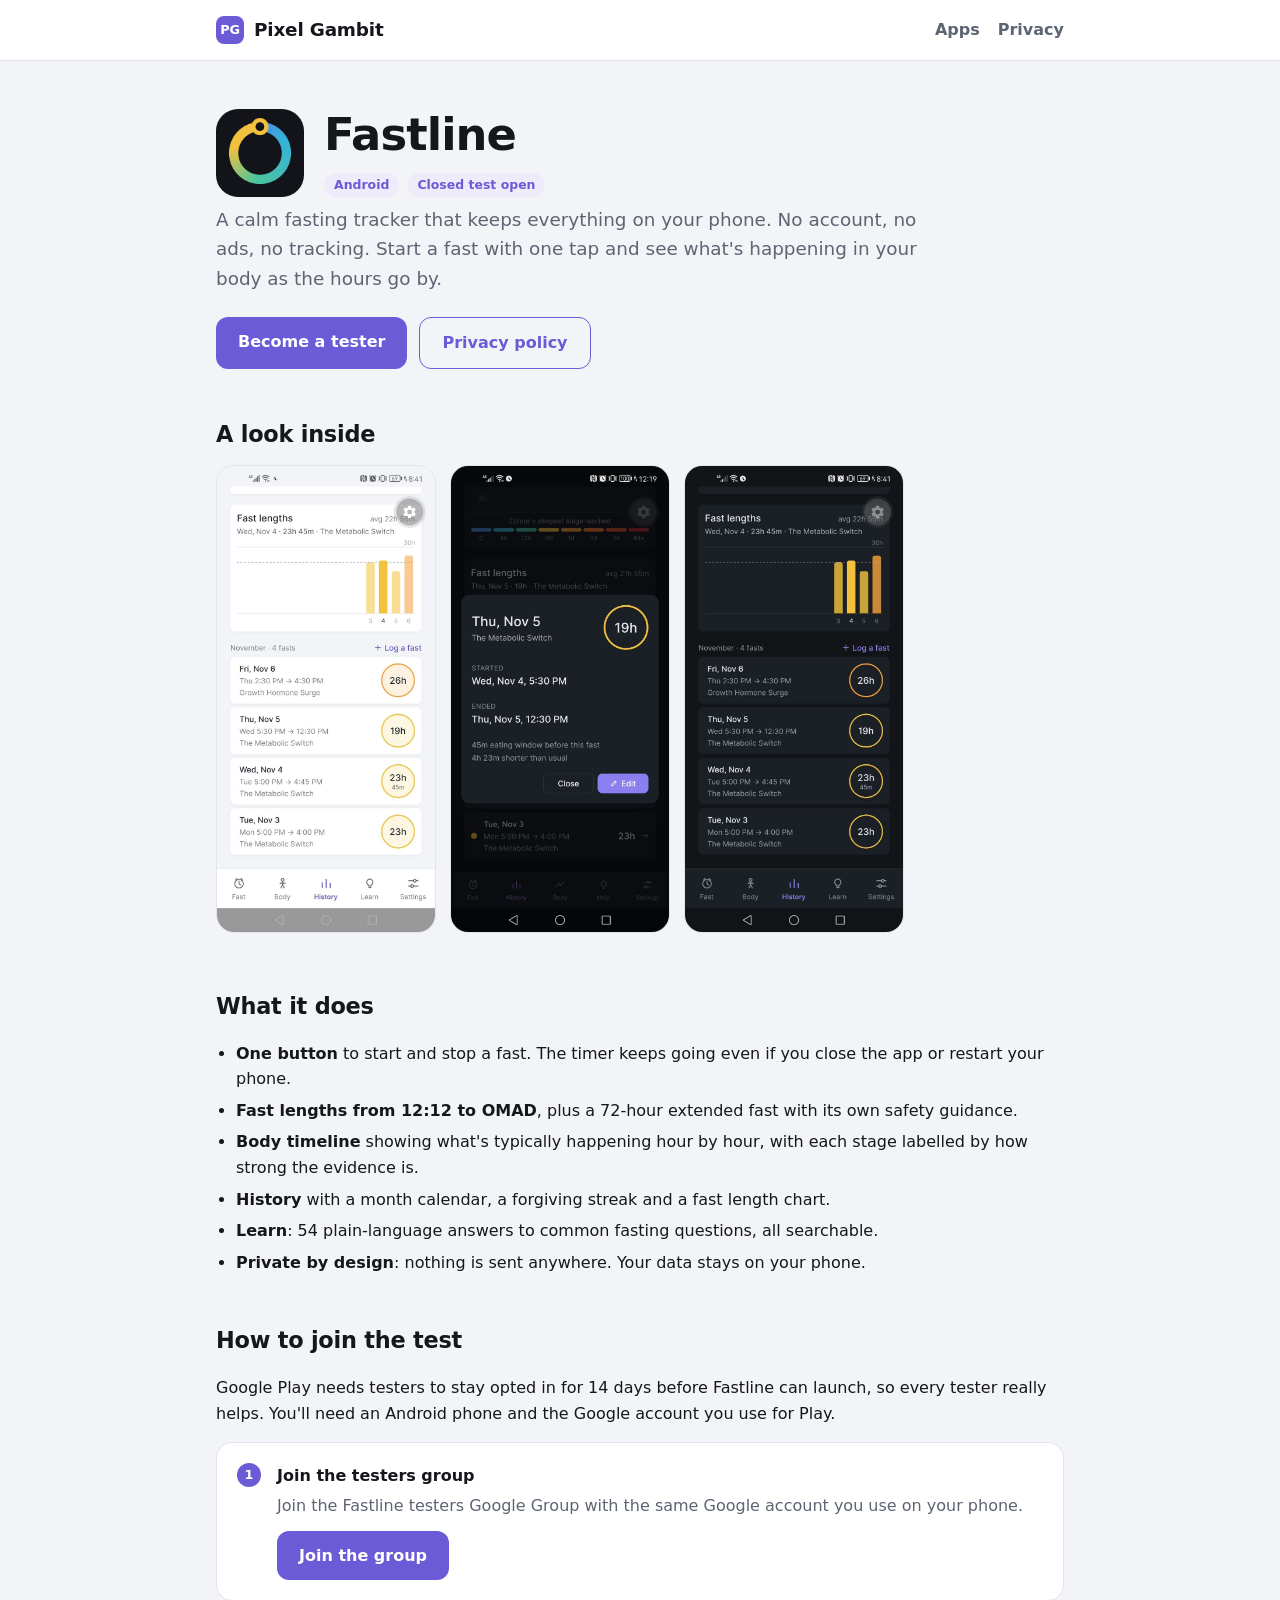
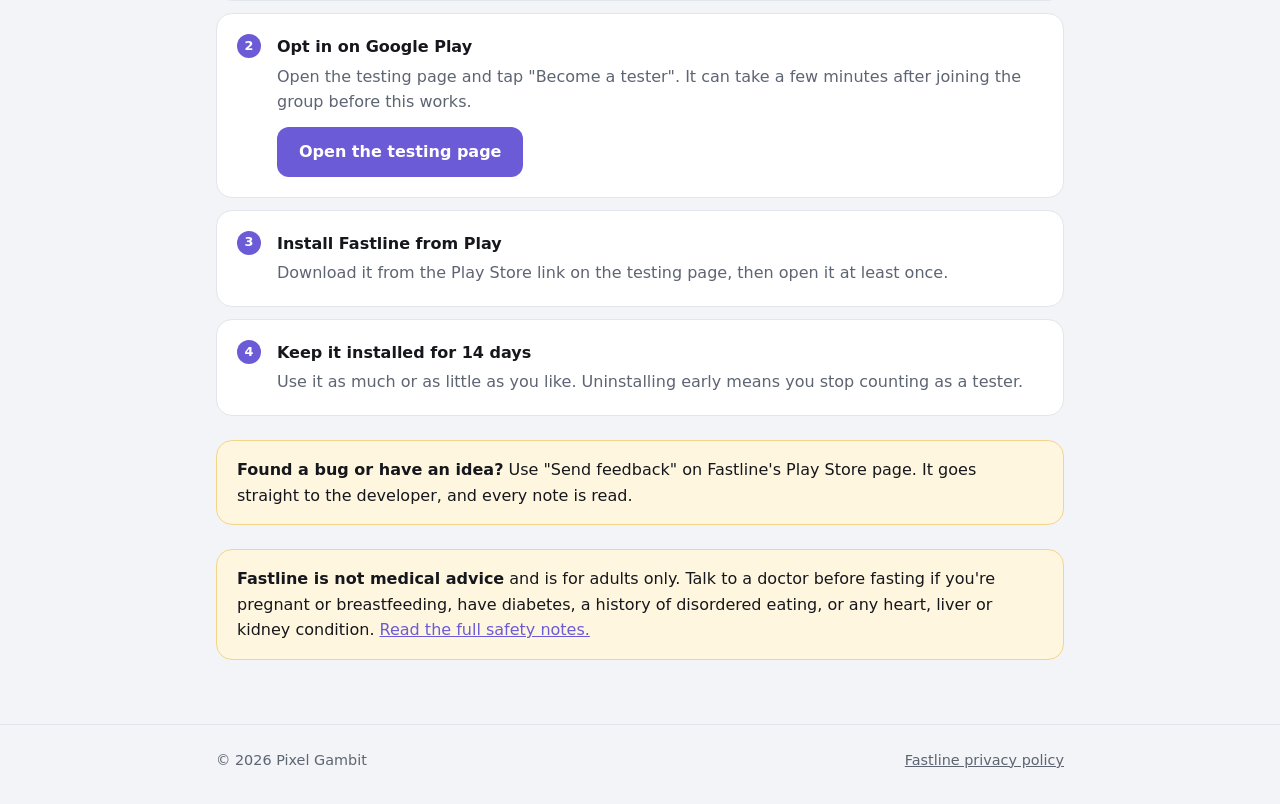
==== fastline/index.html @ b0e7d3ba "Add Pixel Gambit site with Fastline tester page and privacy policy" ====
<!doctype html>
<html lang="en">
<head>
  <meta charset="utf-8">
  <meta name="viewport" content="width=device-width, initial-scale=1">
  <title>Fastline · Pixel Gambit</title>
  <meta name="description" content="Help test Fastline, a private fasting tracker for Android.">
  <meta property="og:title" content="Test Fastline">
  <meta property="og:description" content="Help test Fastline, a private fasting tracker for Android.">
  <link rel="icon" href="../assets/fastline/icon.png">
  <link rel="stylesheet" href="../style.css">
</head>
<body>
  <header class="site">
    <div class="wrap">
      <a class="brand" href="../"><span class="brand-mark">PG</span>Pixel Gambit</a>
      <nav><a href="../">Apps</a><a href="privacy/">Privacy</a></nav>
    </div>
  </header>

  <main>
    <div class="wrap">
      <div class="app-hero">
        <img src="../assets/fastline/icon.png" alt="Fastline icon">
        <div>
          <h1>Fastline</h1>
          <div class="tags"><span class="tag">Android</span><span class="tag">Closed test open</span></div>
        </div>
      </div>
      <p class="lede">A calm fasting tracker that keeps everything on your phone. No account, no ads, no tracking. Start a fast with one tap and see what's happening in your body as the hours go by.</p>

      <div class="actions">
        <a class="btn" href="#join">Become a tester</a>
        <a class="btn secondary" href="privacy/">Privacy policy</a>
      </div>

      <h2>A look inside</h2>
      <div class="shots">
        <img src="../assets/fastline/history-rings-light.jpg" alt="History screen with a fast length chart and a list of recent fasts" loading="lazy">
        <img src="../assets/fastline/saved-fast-details.jpg" alt="Details of a saved fast" loading="lazy">
        <img src="../assets/fastline/history-rings-dark.jpg" alt="History screen in dark mode" loading="lazy">
      </div>

      <h2>What it does</h2>
      <ul class="features">
        <li><strong>One button</strong> to start and stop a fast. The timer keeps going even if you close the app or restart your phone.</li>
        <li><strong>Fast lengths from 12:12 to OMAD</strong>, plus a 72-hour extended fast with its own safety guidance.</li>
        <li><strong>Body timeline</strong> showing what's typically happening hour by hour, with each stage labelled by how strong the evidence is.</li>
        <li><strong>History</strong> with a month calendar, a forgiving streak and a fast length chart.</li>
        <li><strong>Learn</strong>: 54 plain-language answers to common fasting questions, all searchable.</li>
        <li><strong>Private by design</strong>: nothing is sent anywhere. Your data stays on your phone.</li>
      </ul>

      <h2 id="join">How to join the test</h2>
      <p>Google Play needs testers to stay opted in for 14 days before Fastline can launch, so every tester really helps. You'll need an Android phone and the Google account you use for Play.</p>
      <ol class="steps">
        <li class="card">
          <strong>Join the testers group</strong>
          <p>Join the Fastline testers Google Group with the same Google account you use on your phone.</p>
          <div class="actions" style="margin-top:12px"><a class="btn" id="group-link" href="https://groups.google.com/g/fastline-testers">Join the group</a></div>
        </li>
        <li class="card">
          <strong>Opt in on Google Play</strong>
          <p>Open the testing page and tap "Become a tester". It can take a few minutes after joining the group before this works.</p>
          <div class="actions" style="margin-top:12px"><a class="btn" href="https://play.google.com/apps/testing/com.pixelgambit.fastline">Open the testing page</a></div>
        </li>
        <li class="card">
          <strong>Install Fastline from Play</strong>
          <p>Download it from the Play Store link on the testing page, then open it at least once.</p>
        </li>
        <li class="card">
          <strong>Keep it installed for 14 days</strong>
          <p>Use it as much or as little as you like. Uninstalling early means you stop counting as a tester.</p>
        </li>
      </ol>

      <div class="note">
        <p><strong>Found a bug or have an idea?</strong> Use "Send feedback" on Fastline's Play Store page. It goes straight to the developer, and every note is read.</p>
      </div>

      <div class="note">
        <p><strong>Fastline is not medical advice</strong> and is for adults only. Talk to a doctor before fasting if you're pregnant or breastfeeding, have diabetes, a history of disordered eating, or any heart, liver or kidney condition. <a href="privacy/">Read the full safety notes.</a></p>
      </div>
    </div>
  </main>

  <footer class="site">
    <div class="wrap">
      <span>© 2026 Pixel Gambit</span>
      <a href="privacy/">Fastline privacy policy</a>
    </div>
  </footer>
</body>
</html>
---- style.css ----
:root {
  --bg: #f3f4f7;
  --surface: #ffffff;
  --text: #15171c;
  --muted: #5d6472;
  --border: #e2e5eb;
  --accent: #6b5bd6;
  --accent-text: #ffffff;
  --accent-soft: #eeebfb;
  --warn-soft: #fff6e0;
  --warn-border: #f2d58a;
  --radius: 16px;
}
@media (prefers-color-scheme: dark) {
  :root:not([data-theme="light"]) {
    --bg: #121419;
    --surface: #1b1e25;
    --text: #eef0f4;
    --muted: #a1a8b5;
    --border: #2b2f38;
    --accent: #8f82ee;
    --accent-text: #121419;
    --accent-soft: #252140;
    --warn-soft: #2a2414;
    --warn-border: #5b4a1d;
  }
}

* { box-sizing: border-box; }
html { -webkit-text-size-adjust: 100%; }
body {
  margin: 0;
  background: var(--bg);
  color: var(--text);
  font: 16px/1.6 system-ui, -apple-system, "Segoe UI", Roboto, sans-serif;
}
a { color: var(--accent); }
img { max-width: 100%; display: block; }

.wrap { max-width: 880px; margin: 0 auto; padding: 0 16px; }

header.site {
  border-bottom: 1px solid var(--border);
  background: var(--surface);
}
header.site .wrap {
  display: flex; align-items: center; justify-content: space-between;
  min-height: 60px; gap: 16px;
}
.brand {
  font-weight: 800; font-size: 1.15rem; letter-spacing: -0.01em;
  color: var(--text); text-decoration: none;
  display: flex; align-items: center; gap: 10px;
}
.brand-mark {
  width: 28px; height: 28px; border-radius: 8px;
  background: var(--accent); color: var(--accent-text);
  display: grid; place-items: center; font-size: 0.8rem; font-weight: 800;
}
nav a { color: var(--muted); text-decoration: none; font-weight: 600; margin-left: 18px; }
nav a:hover { color: var(--text); }

main { padding: 48px 0 64px; }
h1 { font-size: clamp(2rem, 6vw, 2.8rem); line-height: 1.15; letter-spacing: -0.02em; margin: 0 0 12px; }
h2 { font-size: 1.4rem; letter-spacing: -0.01em; margin: 48px 0 12px; }
h3 { font-size: 1.05rem; margin: 24px 0 6px; }
.lede { font-size: 1.15rem; color: var(--muted); max-width: 40em; margin: 0; }

.card {
  background: var(--surface); border: 1px solid var(--border);
  border-radius: var(--radius); padding: 20px;
}
.apps { display: grid; gap: 16px; margin-top: 32px; }
.app-card {
  display: flex; gap: 18px; align-items: center;
  text-decoration: none; color: inherit;
  transition: border-color .15s;
}
.app-card:hover { border-color: var(--accent); }
.app-card img { width: 72px; height: 72px; border-radius: 18px; flex: none; }
.app-card h3 { margin: 0 0 2px; font-size: 1.2rem; }
.app-card p { margin: 0; color: var(--muted); }
.tags { display: flex; gap: 8px; flex-wrap: wrap; margin-top: 8px; }
.tag {
  font-size: .78rem; font-weight: 700; padding: 2px 10px; border-radius: 999px;
  background: var(--accent-soft); color: var(--accent);
}

.app-hero { display: flex; gap: 20px; align-items: center; margin-bottom: 8px; }
.app-hero img { width: 88px; height: 88px; border-radius: 22px; flex: none; }

.btn {
  display: inline-block; background: var(--accent); color: var(--accent-text);
  font-weight: 700; text-decoration: none; padding: 12px 22px; border-radius: 12px;
}
.btn:hover { filter: brightness(1.08); }
.btn.secondary { background: transparent; color: var(--accent); border: 1.5px solid var(--accent); }
.actions { display: flex; gap: 12px; flex-wrap: wrap; margin-top: 24px; }

.shots {
  display: flex; gap: 14px; overflow-x: auto; padding-bottom: 8px;
  scroll-snap-type: x mandatory;
}
.shots img {
  width: 220px; flex: none; border-radius: 18px; border: 1px solid var(--border);
  scroll-snap-align: start;
}

ol.steps { counter-reset: step; list-style: none; padding: 0; margin: 0; display: grid; gap: 12px; }
ol.steps li { counter-increment: step; position: relative; padding-left: 52px; }
ol.steps li::before {
  content: counter(step);
  position: absolute; left: 20px; top: 20px;
  width: 24px; height: 24px; border-radius: 50%;
  background: var(--accent); color: var(--accent-text);
  font-weight: 800; font-size: .8rem; display: grid; place-items: center;
}
ol.steps li.card { padding-left: 60px; }
ol.steps strong { display: block; }
ol.steps p { margin: 4px 0 0; color: var(--muted); }

.note {
  background: var(--warn-soft); border: 1px solid var(--warn-border);
  border-radius: var(--radius); padding: 16px 20px; margin-top: 24px;
}
.note p { margin: 0; }

ul.features { padding-left: 20px; }
ul.features li { margin: 6px 0; }

.prose { max-width: 42em; }
.prose h2 { font-size: 1.2rem; margin-top: 32px; }

footer.site { border-top: 1px solid var(--border); color: var(--muted); font-size: .9rem; }
footer.site .wrap { padding-top: 24px; padding-bottom: 32px; display: flex; gap: 16px; flex-wrap: wrap; justify-content: space-between; }
footer.site a { color: var(--muted); }

@media (max-width: 520px) {
  main { padding-top: 32px; }
  nav a { margin-left: 12px; }
  .app-hero img { width: 68px; height: 68px; border-radius: 17px; }
  .shots img { width: 180px; }
}
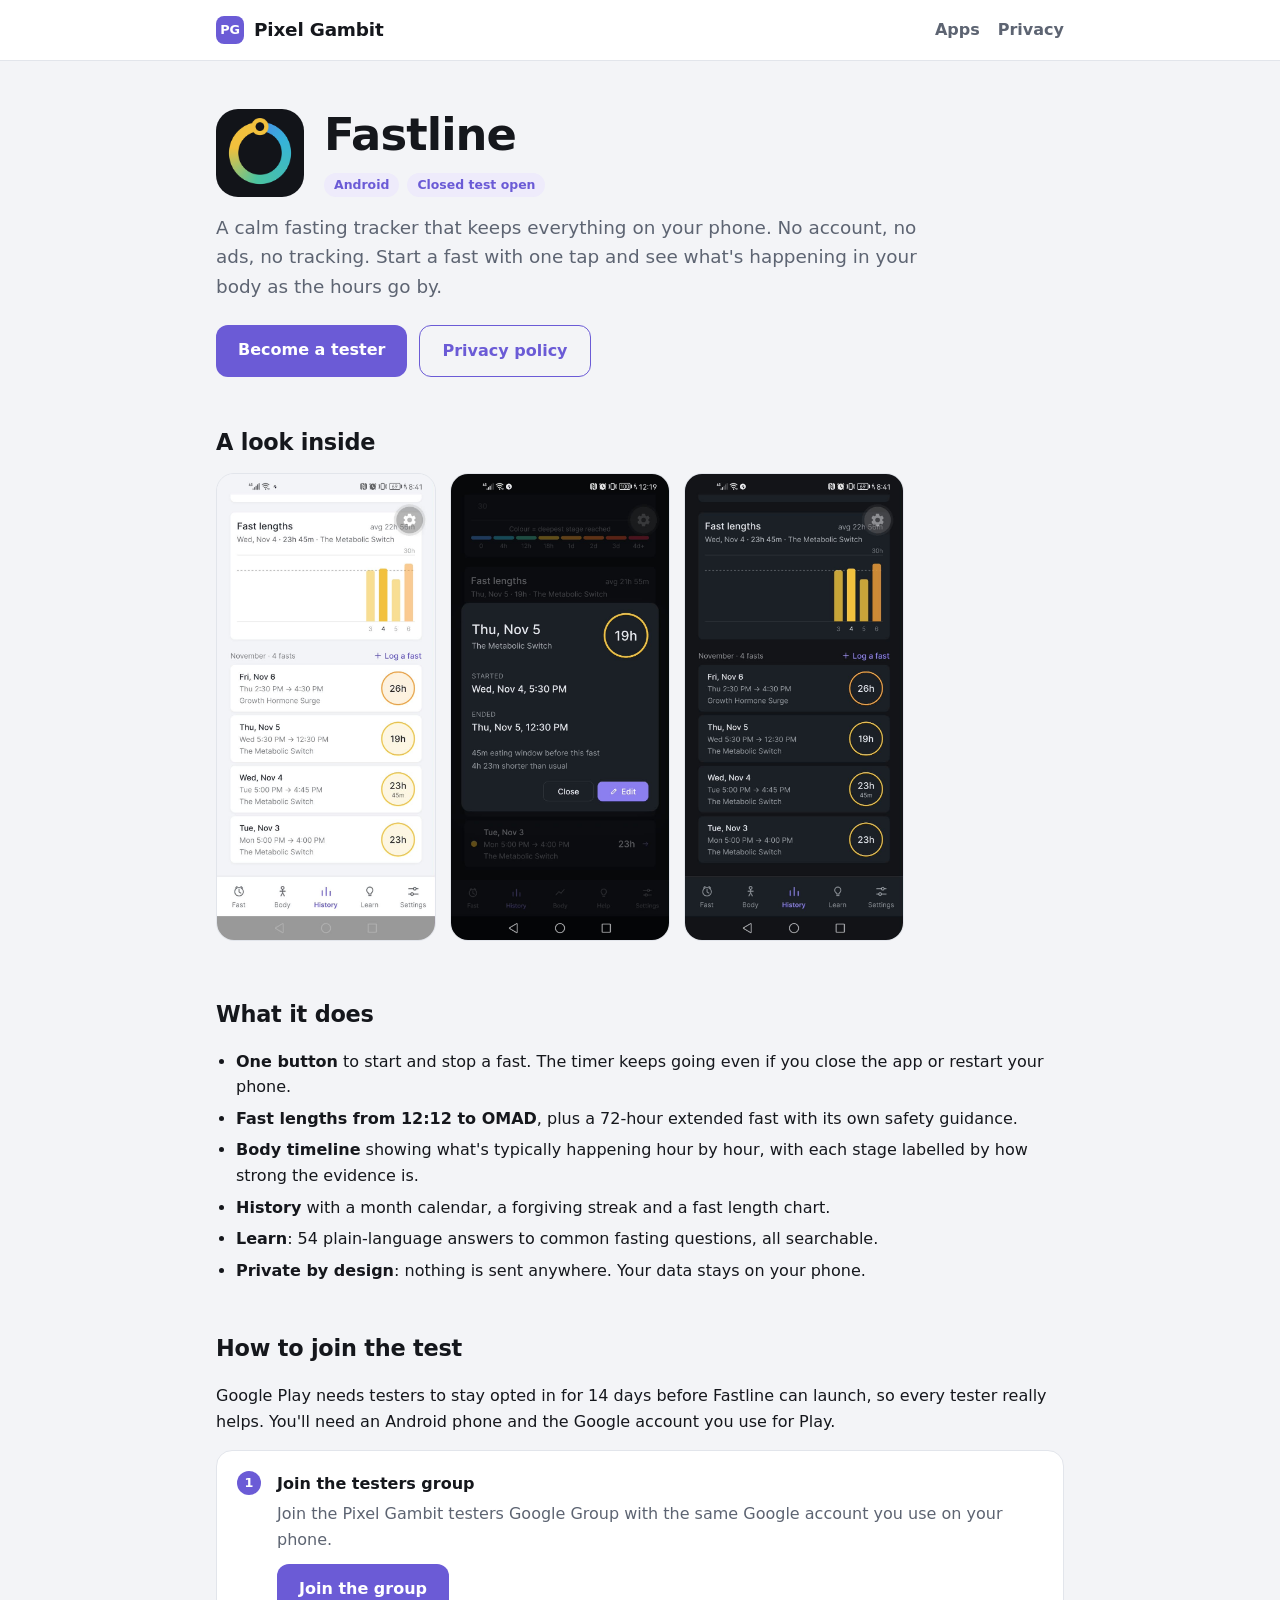
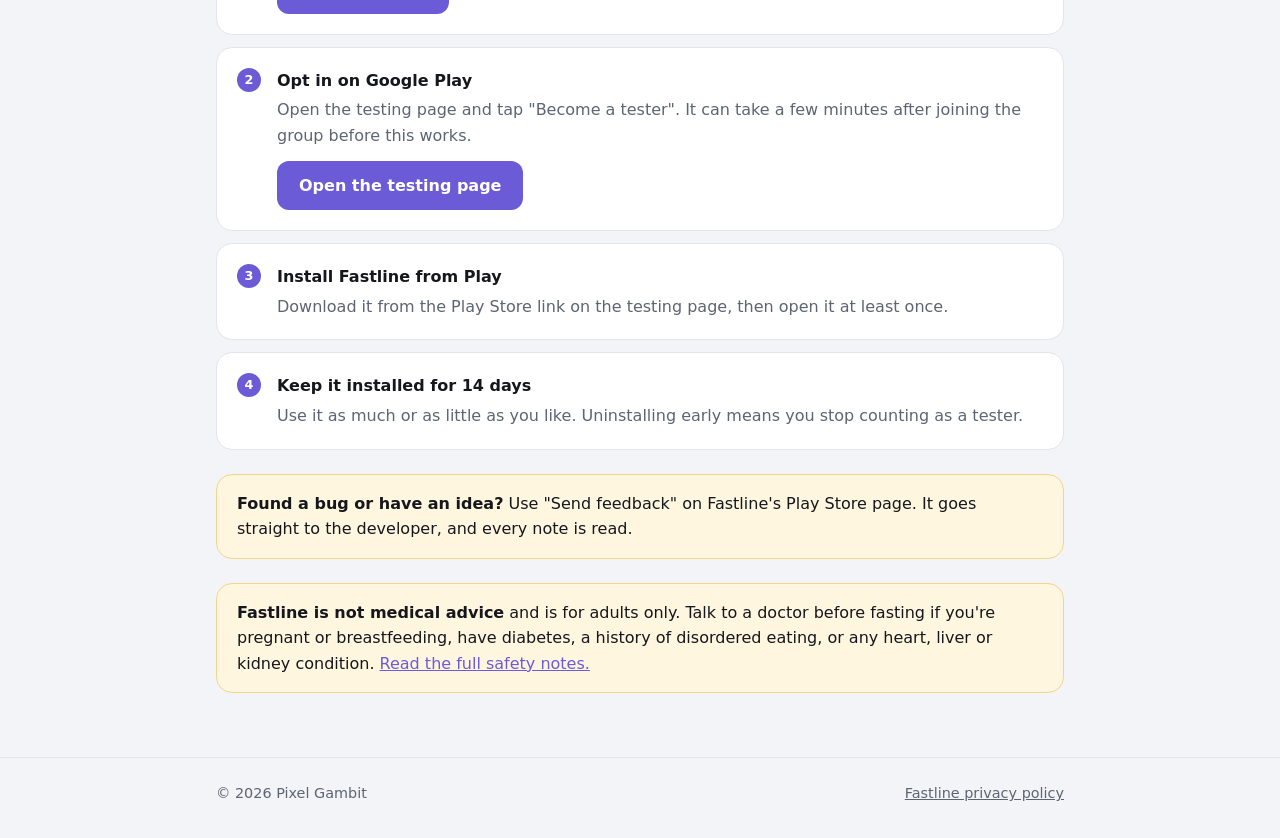
==== commit f9dd6f48: "Add Monster Bound, Mythos and Pixel Sevens tester pages - One page per game, each listed on the home" ====
--- a/fastline/index.html
+++ b/fastline/index.html
@@ -56,8 +56,8 @@
       <ol class="steps">
         <li class="card">
           <strong>Join the testers group</strong>
-          <p>Join the Fastline testers Google Group with the same Google account you use on your phone.</p>
-          <div class="actions" style="margin-top:12px"><a class="btn" id="group-link" href="https://groups.google.com/g/fastline-testers">Join the group</a></div>
+          <p>Join the Pixel Gambit testers Google Group with the same Google account you use on your phone.</p>
+          <div class="actions" style="margin-top:12px"><a class="btn" id="group-link" href="https://groups.google.com/g/pixelgambit-testers">Join the group</a></div>
         </li>
         <li class="card">
           <strong>Opt in on Google Play</strong>
--- a/style.css
+++ b/style.css
@@ -86,7 +86,7 @@
   background: var(--accent-soft); color: var(--accent);
 }
 
-.app-hero { display: flex; gap: 20px; align-items: center; margin-bottom: 8px; }
+.app-hero { display: flex; gap: 20px; align-items: center; margin-bottom: 16px; }
 .app-hero img { width: 88px; height: 88px; border-radius: 22px; flex: none; }
 
 .btn {
@@ -141,3 +141,13 @@
   .app-hero img { width: 68px; height: 68px; border-radius: 17px; }
   .shots img { width: 180px; }
 }
+
+.shots.wide img { width: 340px; aspect-ratio: 3 / 2; object-fit: cover; }
+@media (max-width: 520px) { .shots.wide img { width: 260px; } }
+.app-hero img.pixel, .app-card img.pixel { image-rendering: pixelated; }
+
+table.controls { width: 100%; border-collapse: collapse; background: var(--surface); border: 1px solid var(--border); border-radius: var(--radius); overflow: hidden; font-size: .95rem; }
+table.controls th, table.controls td { text-align: left; padding: 10px 14px; border-bottom: 1px solid var(--border); }
+table.controls tr:last-child td { border-bottom: 0; }
+table.controls th { color: var(--muted); font-weight: 600; }
+.table-scroll { overflow-x: auto; }
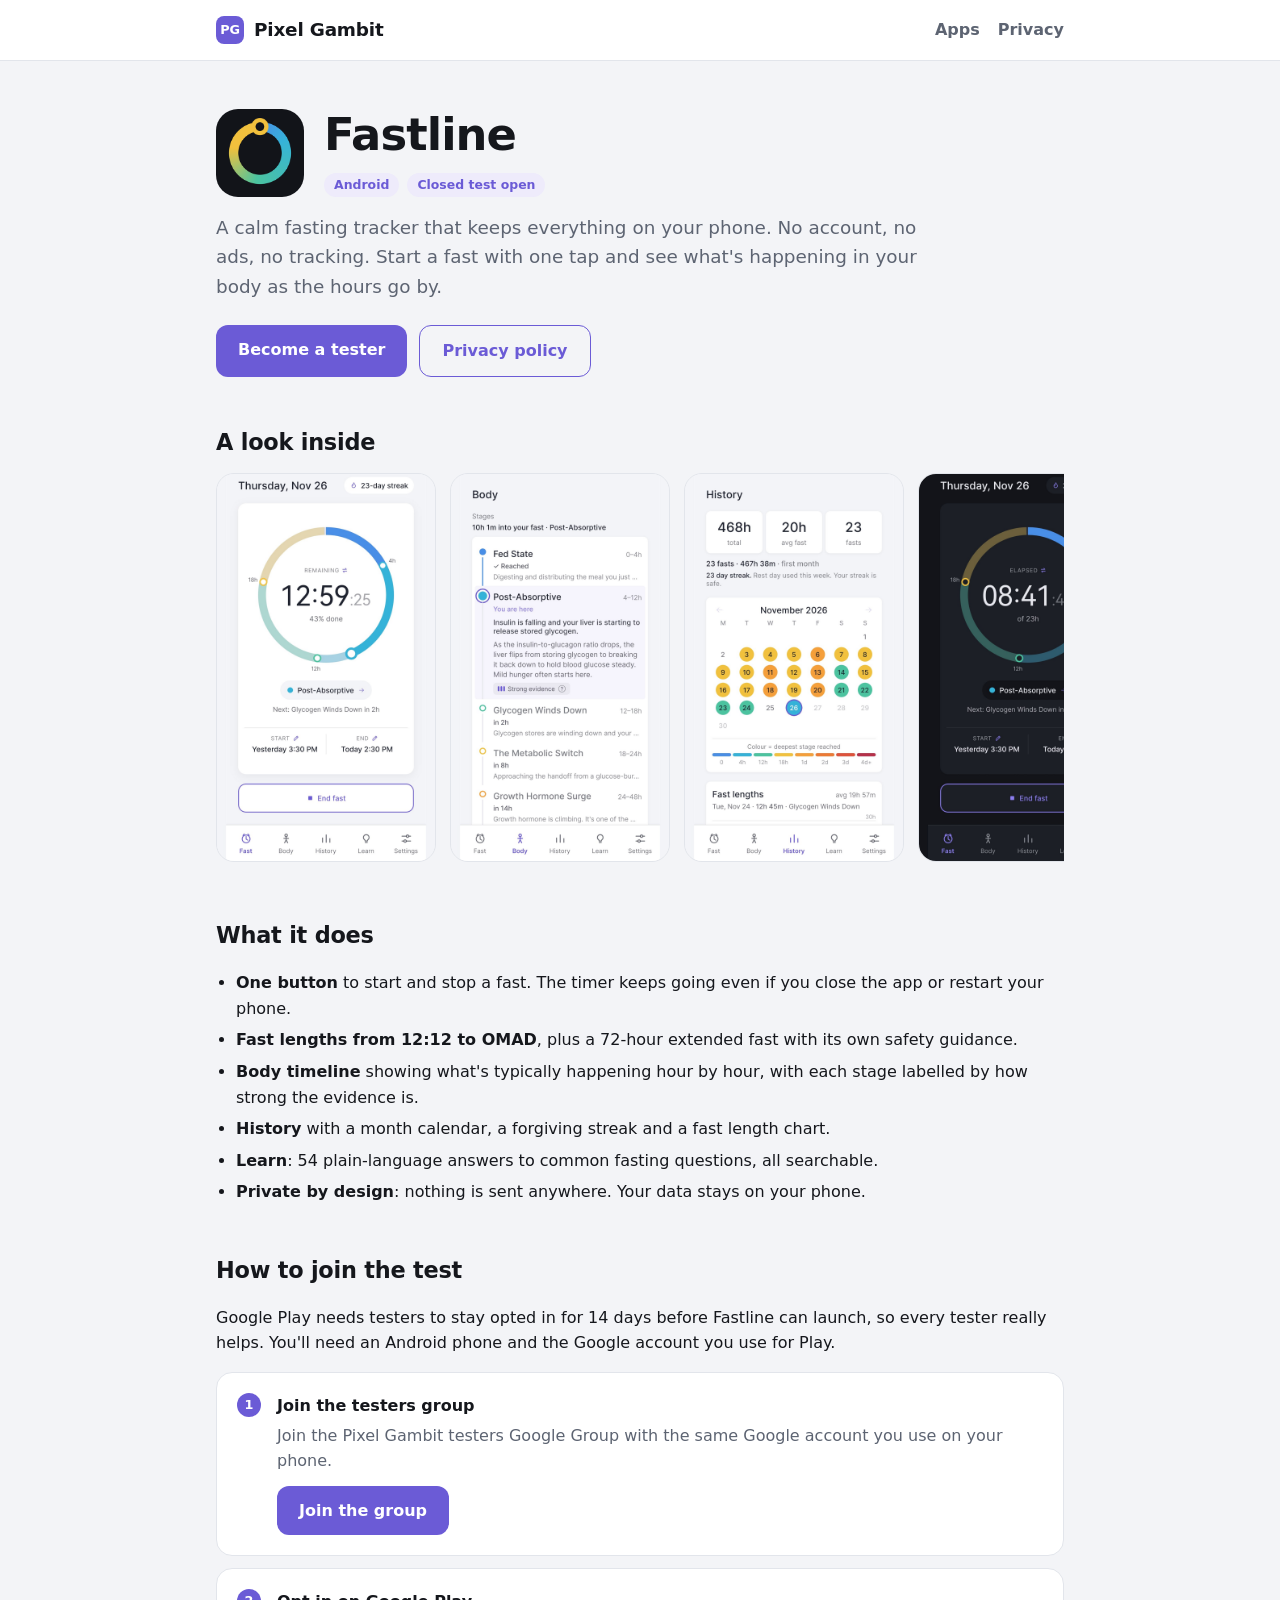
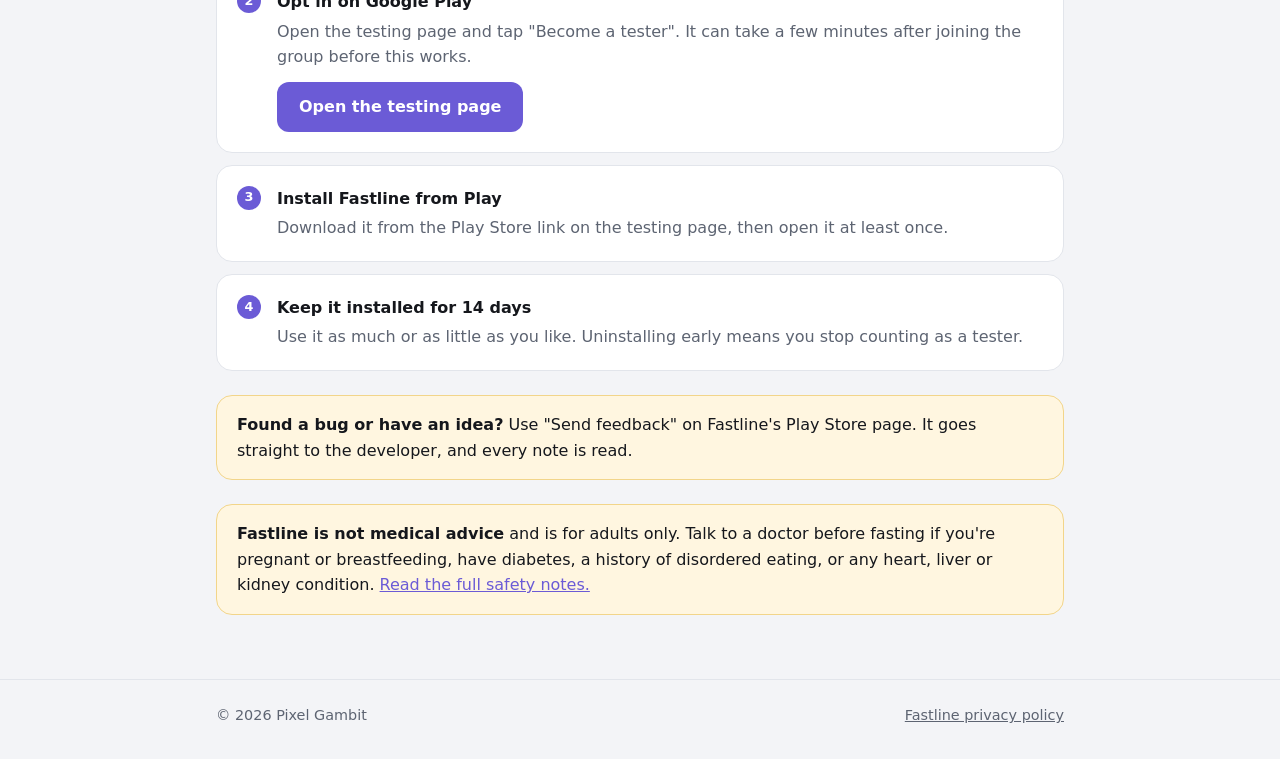
==== commit 580f58c2: "Show Fastline's Play screenshots on its page - Replace the three older History shots with the four u" ====
--- a/fastline/index.html
+++ b/fastline/index.html
@@ -36,9 +36,10 @@
 
       <h2>A look inside</h2>
       <div class="shots">
-        <img src="../assets/fastline/history-rings-light.jpg" alt="History screen with a fast length chart and a list of recent fasts" loading="lazy">
-        <img src="../assets/fastline/saved-fast-details.jpg" alt="Details of a saved fast" loading="lazy">
-        <img src="../assets/fastline/history-rings-dark.jpg" alt="History screen in dark mode" loading="lazy">
+        <img src="../assets/fastline/timer-light.jpg" alt="The fast timer, with the stage ring and the current stage" loading="lazy">
+        <img src="../assets/fastline/body-stages.jpg" alt="The Body tab, showing fasting stages with an evidence label" loading="lazy">
+        <img src="../assets/fastline/history-calendar.jpg" alt="History, with a month calendar coloured by the deepest stage reached" loading="lazy">
+        <img src="../assets/fastline/timer-dark.jpg" alt="The fast timer in dark mode" loading="lazy">
       </div>
 
       <h2>What it does</h2>
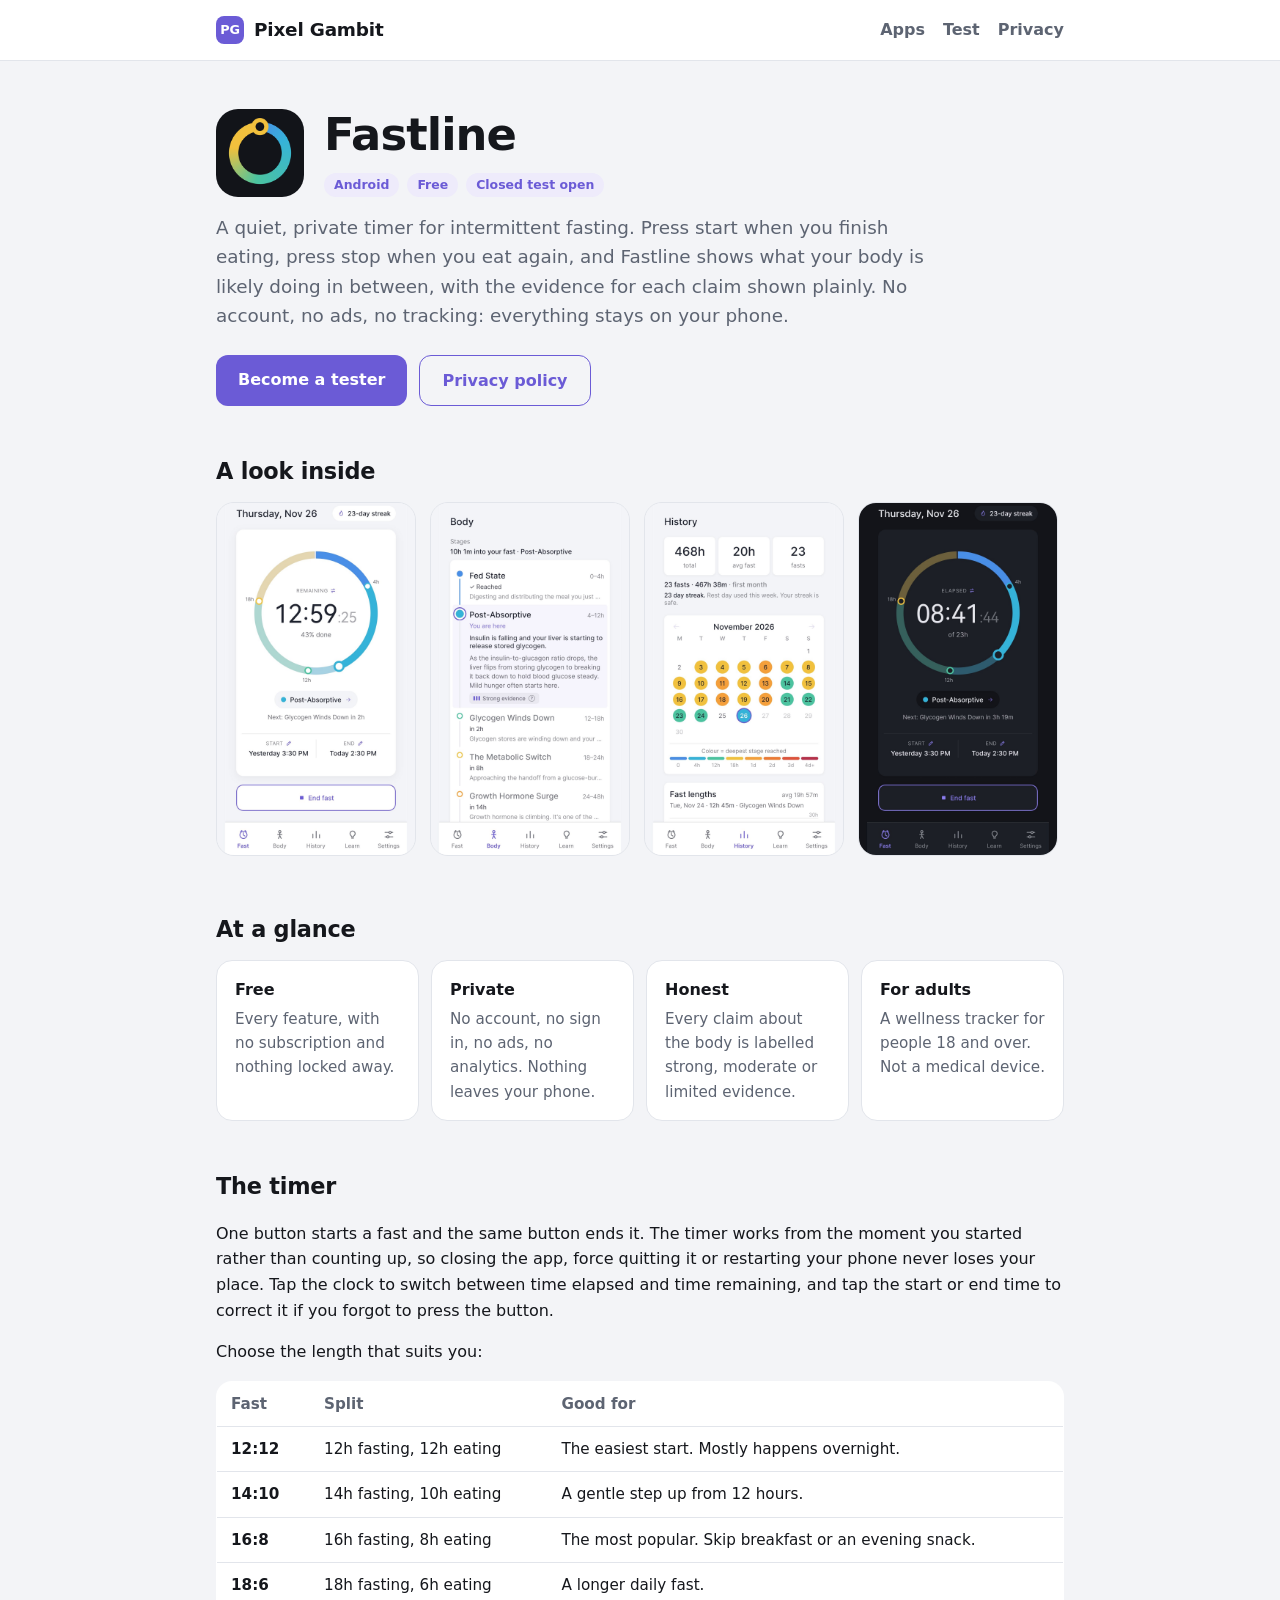
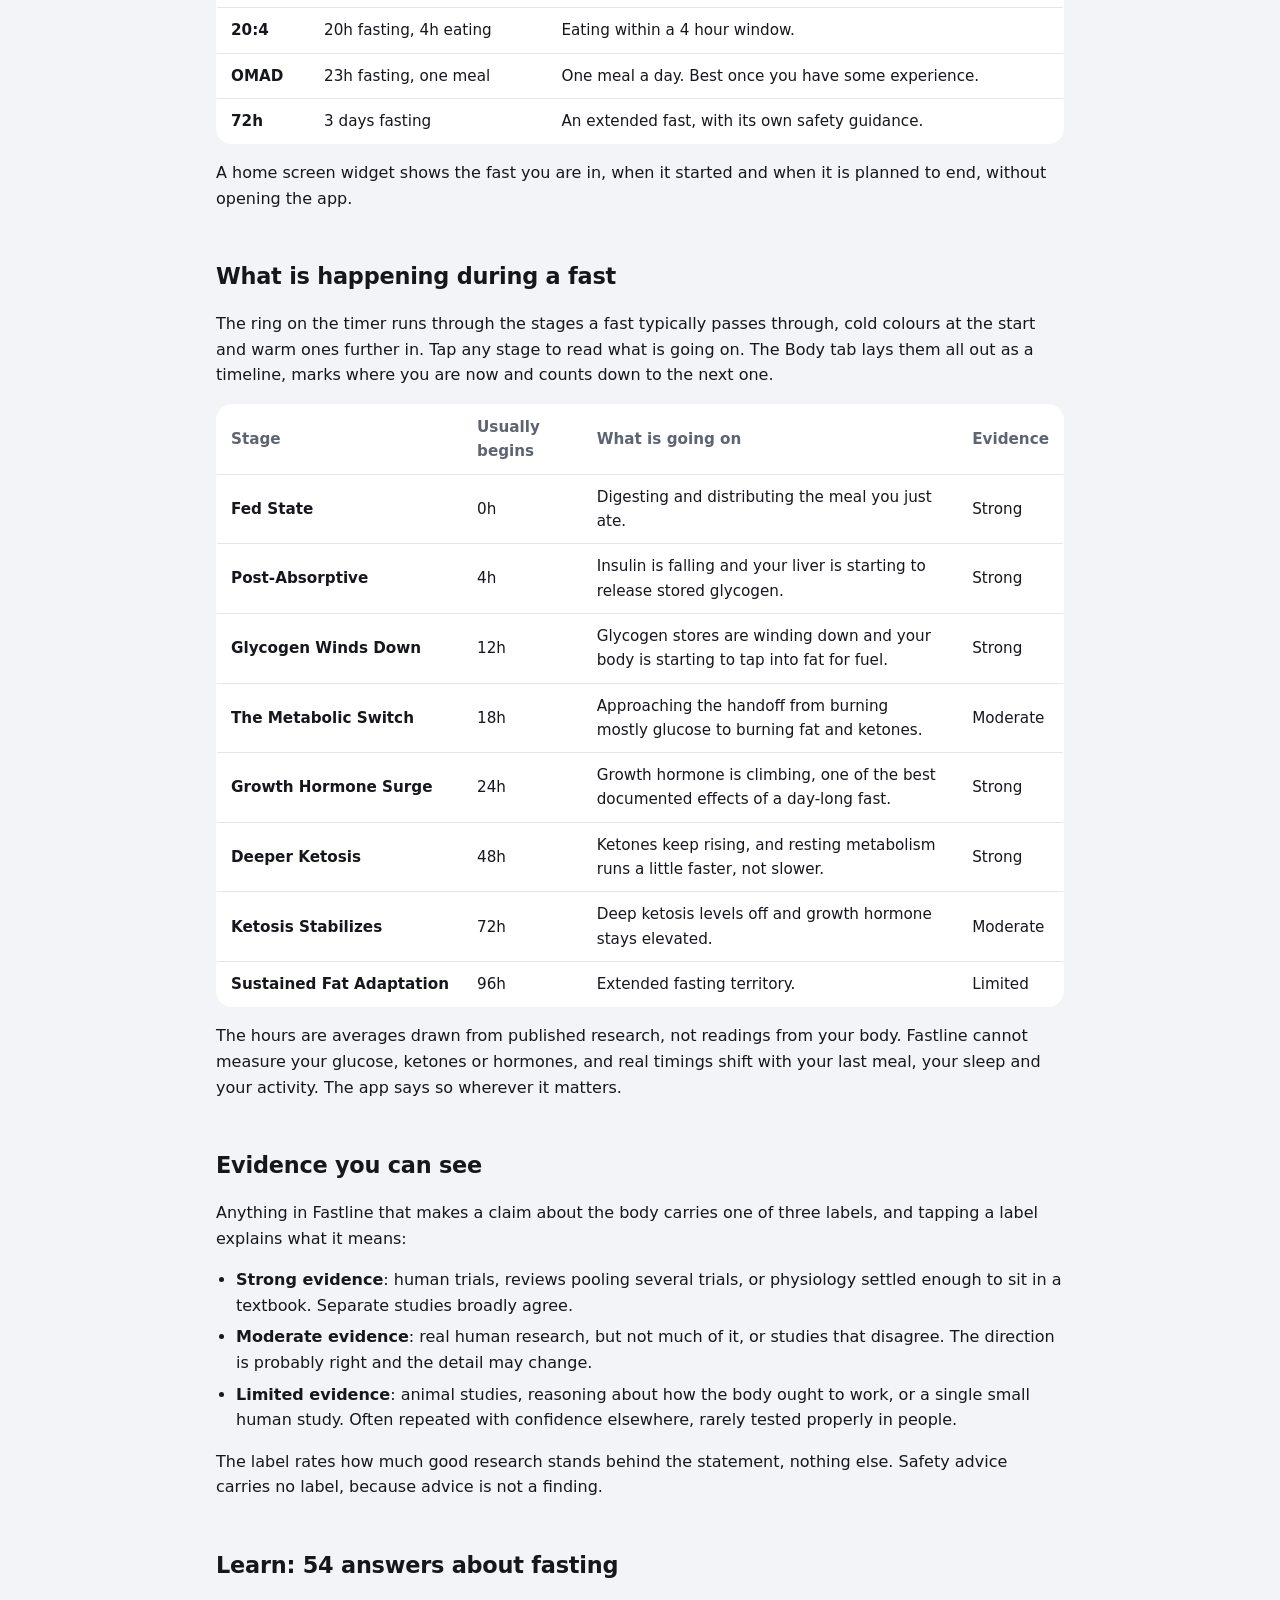
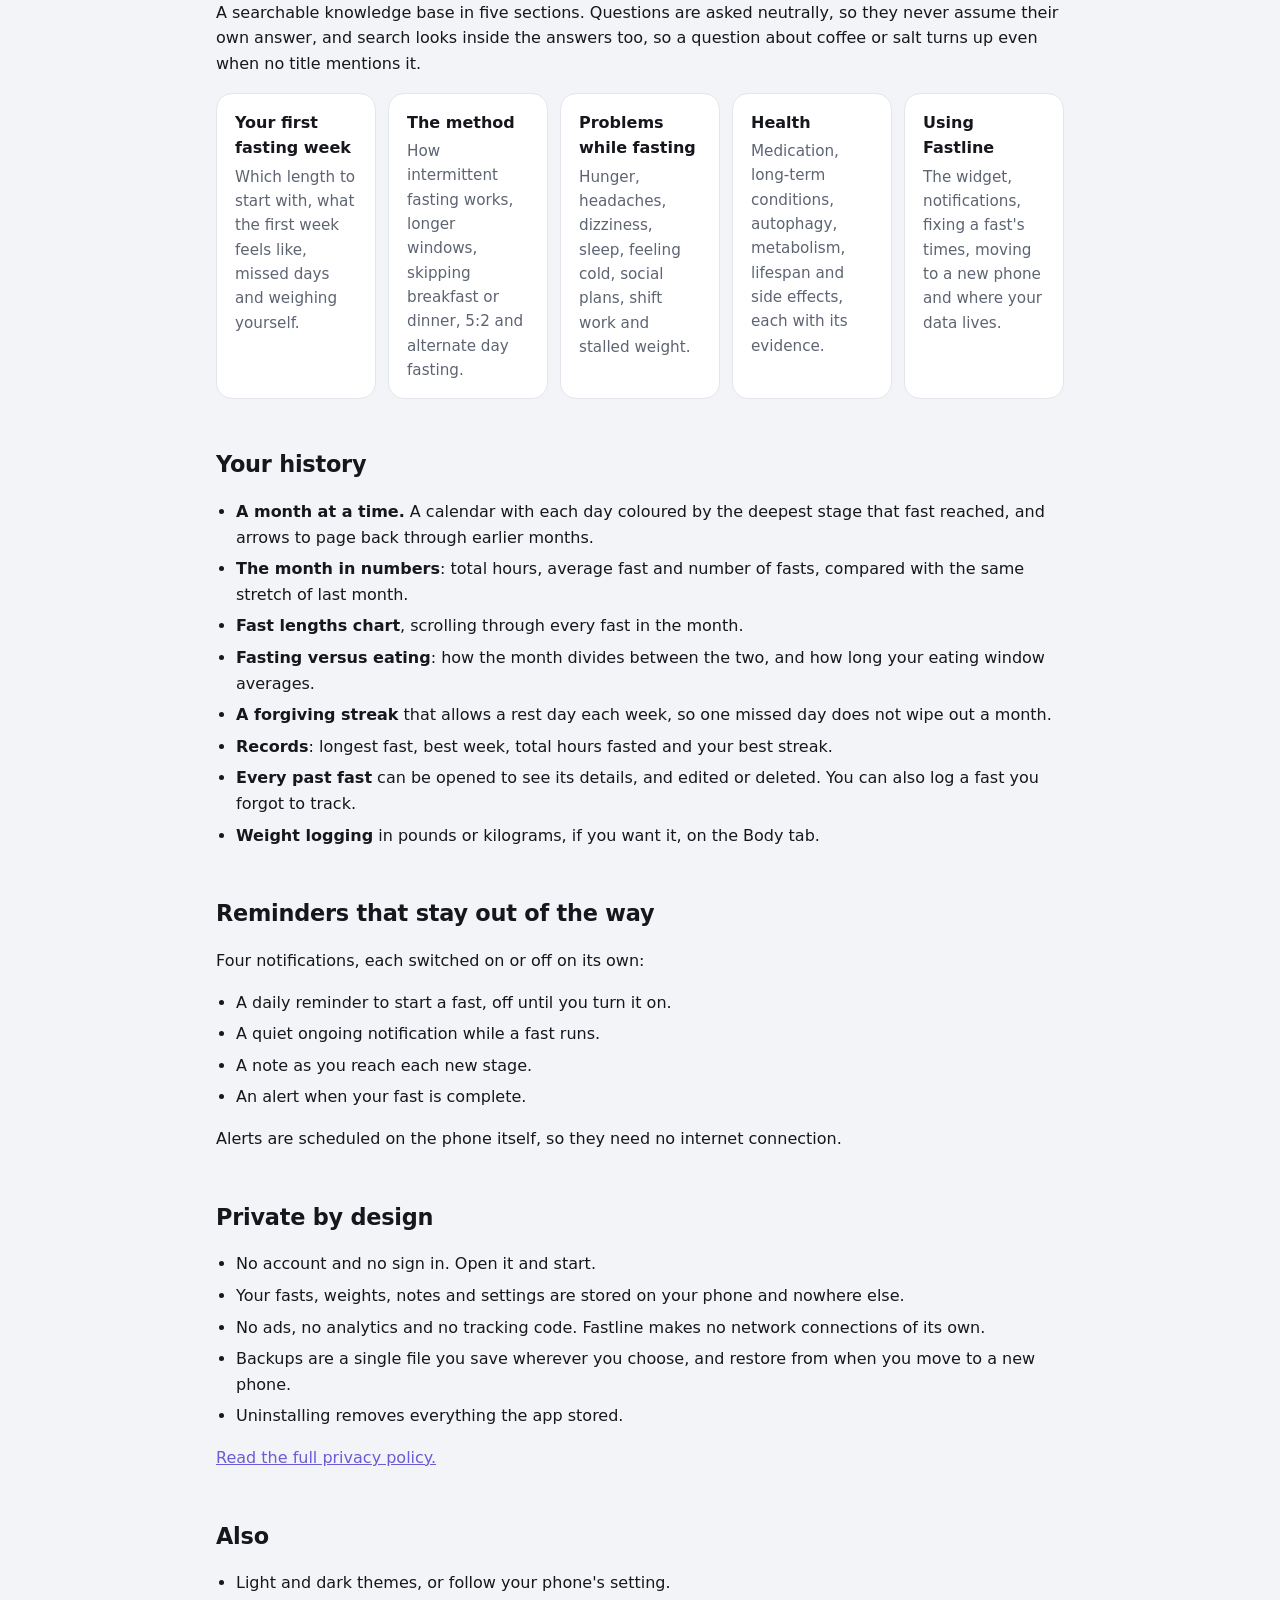
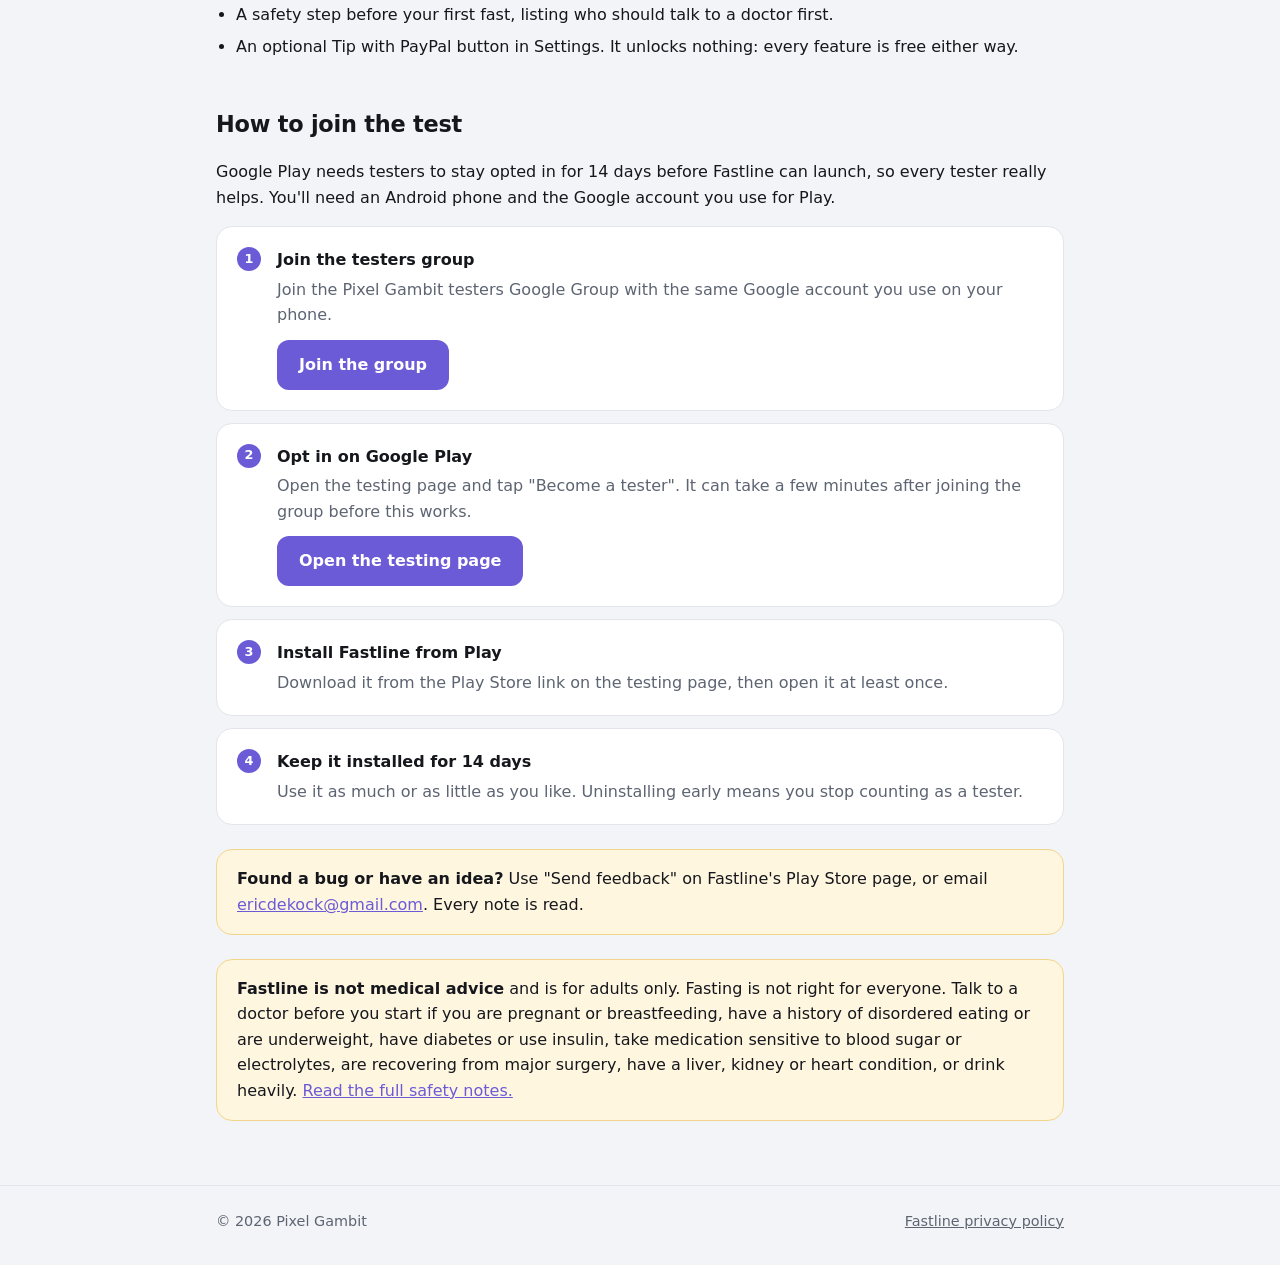
==== commit a2e9f7ce: "Rewrite the Fastline page with the full app details - Add sections for the timer and fast lengths, t" ====
--- a/fastline/index.html
+++ b/fastline/index.html
@@ -4,9 +4,10 @@
   <meta charset="utf-8">
   <meta name="viewport" content="width=device-width, initial-scale=1">
   <title>Fastline · Pixel Gambit</title>
-  <meta name="description" content="Help test Fastline, a private fasting tracker for Android.">
-  <meta property="og:title" content="Test Fastline">
-  <meta property="og:description" content="Help test Fastline, a private fasting tracker for Android.">
+  <meta name="description" content="Fastline is a private intermittent fasting timer for Android that shows what your body is likely doing, hour by hour. Free, no account, no ads, no tracking.">
+  <meta property="og:title" content="Fastline: a private fasting timer">
+  <meta property="og:description" content="A private intermittent fasting timer for Android that shows what your body is likely doing, hour by hour.">
+  <meta property="og:image" content="https://pixelgambit.github.io/assets/fastline/icon.png">
   <link rel="icon" href="../assets/fastline/icon.png">
   <link rel="stylesheet" href="../style.css">
 </head>
@@ -14,7 +15,7 @@
   <header class="site">
     <div class="wrap">
       <a class="brand" href="../"><span class="brand-mark">PG</span>Pixel Gambit</a>
-      <nav><a href="../">Apps</a><a href="privacy/">Privacy</a></nav>
+      <nav><a href="../">Apps</a><a href="#join">Test</a><a href="privacy/">Privacy</a></nav>
     </div>
   </header>
 
@@ -24,10 +25,10 @@
         <img src="../assets/fastline/icon.png" alt="Fastline icon">
         <div>
           <h1>Fastline</h1>
-          <div class="tags"><span class="tag">Android</span><span class="tag">Closed test open</span></div>
+          <div class="tags"><span class="tag">Android</span><span class="tag">Free</span><span class="tag">Closed test open</span></div>
         </div>
       </div>
-      <p class="lede">A calm fasting tracker that keeps everything on your phone. No account, no ads, no tracking. Start a fast with one tap and see what's happening in your body as the hours go by.</p>
+      <p class="lede">A quiet, private timer for intermittent fasting. Press start when you finish eating, press stop when you eat again, and Fastline shows what your body is likely doing in between, with the evidence for each claim shown plainly. No account, no ads, no tracking: everything stays on your phone.</p>
 
       <div class="actions">
         <a class="btn" href="#join">Become a tester</a>
@@ -42,14 +43,104 @@
         <img src="../assets/fastline/timer-dark.jpg" alt="The fast timer in dark mode" loading="lazy">
       </div>
 
-      <h2>What it does</h2>
+      <h2>At a glance</h2>
+      <div class="facts">
+        <div class="card"><strong>Free</strong><p>Every feature, with no subscription and nothing locked away.</p></div>
+        <div class="card"><strong>Private</strong><p>No account, no sign in, no ads, no analytics. Nothing leaves your phone.</p></div>
+        <div class="card"><strong>Honest</strong><p>Every claim about the body is labelled strong, moderate or limited evidence.</p></div>
+        <div class="card"><strong>For adults</strong><p>A wellness tracker for people 18 and over. Not a medical device.</p></div>
+      </div>
+
+      <h2>The timer</h2>
+      <p>One button starts a fast and the same button ends it. The timer works from the moment you started rather than counting up, so closing the app, force quitting it or restarting your phone never loses your place. Tap the clock to switch between time elapsed and time remaining, and tap the start or end time to correct it if you forgot to press the button.</p>
+      <p>Choose the length that suits you:</p>
+      <div class="table-scroll">
+        <table class="controls">
+          <tr><th>Fast</th><th>Split</th><th>Good for</th></tr>
+          <tr><td>12:12</td><td>12h fasting, 12h eating</td><td>The easiest start. Mostly happens overnight.</td></tr>
+          <tr><td>14:10</td><td>14h fasting, 10h eating</td><td>A gentle step up from 12 hours.</td></tr>
+          <tr><td>16:8</td><td>16h fasting, 8h eating</td><td>The most popular. Skip breakfast or an evening snack.</td></tr>
+          <tr><td>18:6</td><td>18h fasting, 6h eating</td><td>A longer daily fast.</td></tr>
+          <tr><td>20:4</td><td>20h fasting, 4h eating</td><td>Eating within a 4 hour window.</td></tr>
+          <tr><td>OMAD</td><td>23h fasting, one meal</td><td>One meal a day. Best once you have some experience.</td></tr>
+          <tr><td>72h</td><td>3 days fasting</td><td>An extended fast, with its own safety guidance.</td></tr>
+        </table>
+      </div>
+      <p>A home screen widget shows the fast you are in, when it started and when it is planned to end, without opening the app.</p>
+
+      <h2>What is happening during a fast</h2>
+      <p>The ring on the timer runs through the stages a fast typically passes through, cold colours at the start and warm ones further in. Tap any stage to read what is going on. The Body tab lays them all out as a timeline, marks where you are now and counts down to the next one.</p>
+      <div class="table-scroll">
+        <table class="controls">
+          <tr><th>Stage</th><th>Usually begins</th><th>What is going on</th><th>Evidence</th></tr>
+          <tr><td>Fed State</td><td>0h</td><td>Digesting and distributing the meal you just ate.</td><td>Strong</td></tr>
+          <tr><td>Post-Absorptive</td><td>4h</td><td>Insulin is falling and your liver is starting to release stored glycogen.</td><td>Strong</td></tr>
+          <tr><td>Glycogen Winds Down</td><td>12h</td><td>Glycogen stores are winding down and your body is starting to tap into fat for fuel.</td><td>Strong</td></tr>
+          <tr><td>The Metabolic Switch</td><td>18h</td><td>Approaching the handoff from burning mostly glucose to burning fat and ketones.</td><td>Moderate</td></tr>
+          <tr><td>Growth Hormone Surge</td><td>24h</td><td>Growth hormone is climbing, one of the best documented effects of a day-long fast.</td><td>Strong</td></tr>
+          <tr><td>Deeper Ketosis</td><td>48h</td><td>Ketones keep rising, and resting metabolism runs a little faster, not slower.</td><td>Strong</td></tr>
+          <tr><td>Ketosis Stabilizes</td><td>72h</td><td>Deep ketosis levels off and growth hormone stays elevated.</td><td>Moderate</td></tr>
+          <tr><td>Sustained Fat Adaptation</td><td>96h</td><td>Extended fasting territory.</td><td>Limited</td></tr>
+        </table>
+      </div>
+      <p>The hours are averages drawn from published research, not readings from your body. Fastline cannot measure your glucose, ketones or hormones, and real timings shift with your last meal, your sleep and your activity. The app says so wherever it matters.</p>
+
+      <h2>Evidence you can see</h2>
+      <p>Anything in Fastline that makes a claim about the body carries one of three labels, and tapping a label explains what it means:</p>
       <ul class="features">
-        <li><strong>One button</strong> to start and stop a fast. The timer keeps going even if you close the app or restart your phone.</li>
-        <li><strong>Fast lengths from 12:12 to OMAD</strong>, plus a 72-hour extended fast with its own safety guidance.</li>
-        <li><strong>Body timeline</strong> showing what's typically happening hour by hour, with each stage labelled by how strong the evidence is.</li>
-        <li><strong>History</strong> with a month calendar, a forgiving streak and a fast length chart.</li>
-        <li><strong>Learn</strong>: 54 plain-language answers to common fasting questions, all searchable.</li>
-        <li><strong>Private by design</strong>: nothing is sent anywhere. Your data stays on your phone.</li>
+        <li><strong>Strong evidence</strong>: human trials, reviews pooling several trials, or physiology settled enough to sit in a textbook. Separate studies broadly agree.</li>
+        <li><strong>Moderate evidence</strong>: real human research, but not much of it, or studies that disagree. The direction is probably right and the detail may change.</li>
+        <li><strong>Limited evidence</strong>: animal studies, reasoning about how the body ought to work, or a single small human study. Often repeated with confidence elsewhere, rarely tested properly in people.</li>
+      </ul>
+      <p>The label rates how much good research stands behind the statement, nothing else. Safety advice carries no label, because advice is not a finding.</p>
+
+      <h2>Learn: 54 answers about fasting</h2>
+      <p>A searchable knowledge base in five sections. Questions are asked neutrally, so they never assume their own answer, and search looks inside the answers too, so a question about coffee or salt turns up even when no title mentions it.</p>
+      <div class="facts">
+        <div class="card"><strong>Your first fasting week</strong><p>Which length to start with, what the first week feels like, missed days and weighing yourself.</p></div>
+        <div class="card"><strong>The method</strong><p>How intermittent fasting works, longer windows, skipping breakfast or dinner, 5:2 and alternate day fasting.</p></div>
+        <div class="card"><strong>Problems while fasting</strong><p>Hunger, headaches, dizziness, sleep, feeling cold, social plans, shift work and stalled weight.</p></div>
+        <div class="card"><strong>Health</strong><p>Medication, long-term conditions, autophagy, metabolism, lifespan and side effects, each with its evidence.</p></div>
+        <div class="card"><strong>Using Fastline</strong><p>The widget, notifications, fixing a fast's times, moving to a new phone and where your data lives.</p></div>
+      </div>
+
+      <h2>Your history</h2>
+      <ul class="features">
+        <li><strong>A month at a time.</strong> A calendar with each day coloured by the deepest stage that fast reached, and arrows to page back through earlier months.</li>
+        <li><strong>The month in numbers</strong>: total hours, average fast and number of fasts, compared with the same stretch of last month.</li>
+        <li><strong>Fast lengths chart</strong>, scrolling through every fast in the month.</li>
+        <li><strong>Fasting versus eating</strong>: how the month divides between the two, and how long your eating window averages.</li>
+        <li><strong>A forgiving streak</strong> that allows a rest day each week, so one missed day does not wipe out a month.</li>
+        <li><strong>Records</strong>: longest fast, best week, total hours fasted and your best streak.</li>
+        <li><strong>Every past fast</strong> can be opened to see its details, and edited or deleted. You can also log a fast you forgot to track.</li>
+        <li><strong>Weight logging</strong> in pounds or kilograms, if you want it, on the Body tab.</li>
+      </ul>
+
+      <h2>Reminders that stay out of the way</h2>
+      <p>Four notifications, each switched on or off on its own:</p>
+      <ul class="features">
+        <li>A daily reminder to start a fast, off until you turn it on.</li>
+        <li>A quiet ongoing notification while a fast runs.</li>
+        <li>A note as you reach each new stage.</li>
+        <li>An alert when your fast is complete.</li>
+      </ul>
+      <p>Alerts are scheduled on the phone itself, so they need no internet connection.</p>
+
+      <h2>Private by design</h2>
+      <ul class="features">
+        <li>No account and no sign in. Open it and start.</li>
+        <li>Your fasts, weights, notes and settings are stored on your phone and nowhere else.</li>
+        <li>No ads, no analytics and no tracking code. Fastline makes no network connections of its own.</li>
+        <li>Backups are a single file you save wherever you choose, and restore from when you move to a new phone.</li>
+        <li>Uninstalling removes everything the app stored.</li>
+      </ul>
+      <p><a href="privacy/">Read the full privacy policy.</a></p>
+
+      <h2>Also</h2>
+      <ul class="features">
+        <li>Light and dark themes, or follow your phone's setting.</li>
+        <li>A safety step before your first fast, listing who should talk to a doctor first.</li>
+        <li>An optional Tip with PayPal button in Settings. It unlocks nothing: every feature is free either way.</li>
       </ul>
 
       <h2 id="join">How to join the test</h2>
@@ -76,11 +167,11 @@
       </ol>
 
       <div class="note">
-        <p><strong>Found a bug or have an idea?</strong> Use "Send feedback" on Fastline's Play Store page. It goes straight to the developer, and every note is read.</p>
+        <p><strong>Found a bug or have an idea?</strong> Use "Send feedback" on Fastline's Play Store page, or email <a href="mailto:ericdekock@gmail.com">ericdekock@gmail.com</a>. Every note is read.</p>
       </div>
 
       <div class="note">
-        <p><strong>Fastline is not medical advice</strong> and is for adults only. Talk to a doctor before fasting if you're pregnant or breastfeeding, have diabetes, a history of disordered eating, or any heart, liver or kidney condition. <a href="privacy/">Read the full safety notes.</a></p>
+        <p><strong>Fastline is not medical advice</strong> and is for adults only. Fasting is not right for everyone. Talk to a doctor before you start if you are pregnant or breastfeeding, have a history of disordered eating or are underweight, have diabetes or use insulin, take medication sensitive to blood sugar or electrolytes, are recovering from major surgery, have a liver, kidney or heart condition, or drink heavily. <a href="privacy/">Read the full safety notes.</a></p>
       </div>
     </div>
   </main>
--- a/style.css
+++ b/style.css
@@ -102,7 +102,7 @@
   scroll-snap-type: x mandatory;
 }
 .shots img {
-  width: 220px; flex: none; border-radius: 18px; border: 1px solid var(--border);
+  width: 200px; flex: none; border-radius: 18px; border: 1px solid var(--border);
   scroll-snap-align: start;
 }
 
@@ -124,6 +124,12 @@
   border-radius: var(--radius); padding: 16px 20px; margin-top: 24px;
 }
 .note p { margin: 0; }
+
+.facts { display: grid; grid-template-columns: repeat(auto-fit, minmax(150px, 1fr)); gap: 12px; }
+.facts .card { padding: 16px 18px; }
+.facts strong { display: block; }
+.facts p { margin: 4px 0 0; color: var(--muted); font-size: .95rem; }
+table.controls td:first-child { font-weight: 600; white-space: nowrap; }
 
 ul.features { padding-left: 20px; }
 ul.features li { margin: 6px 0; }
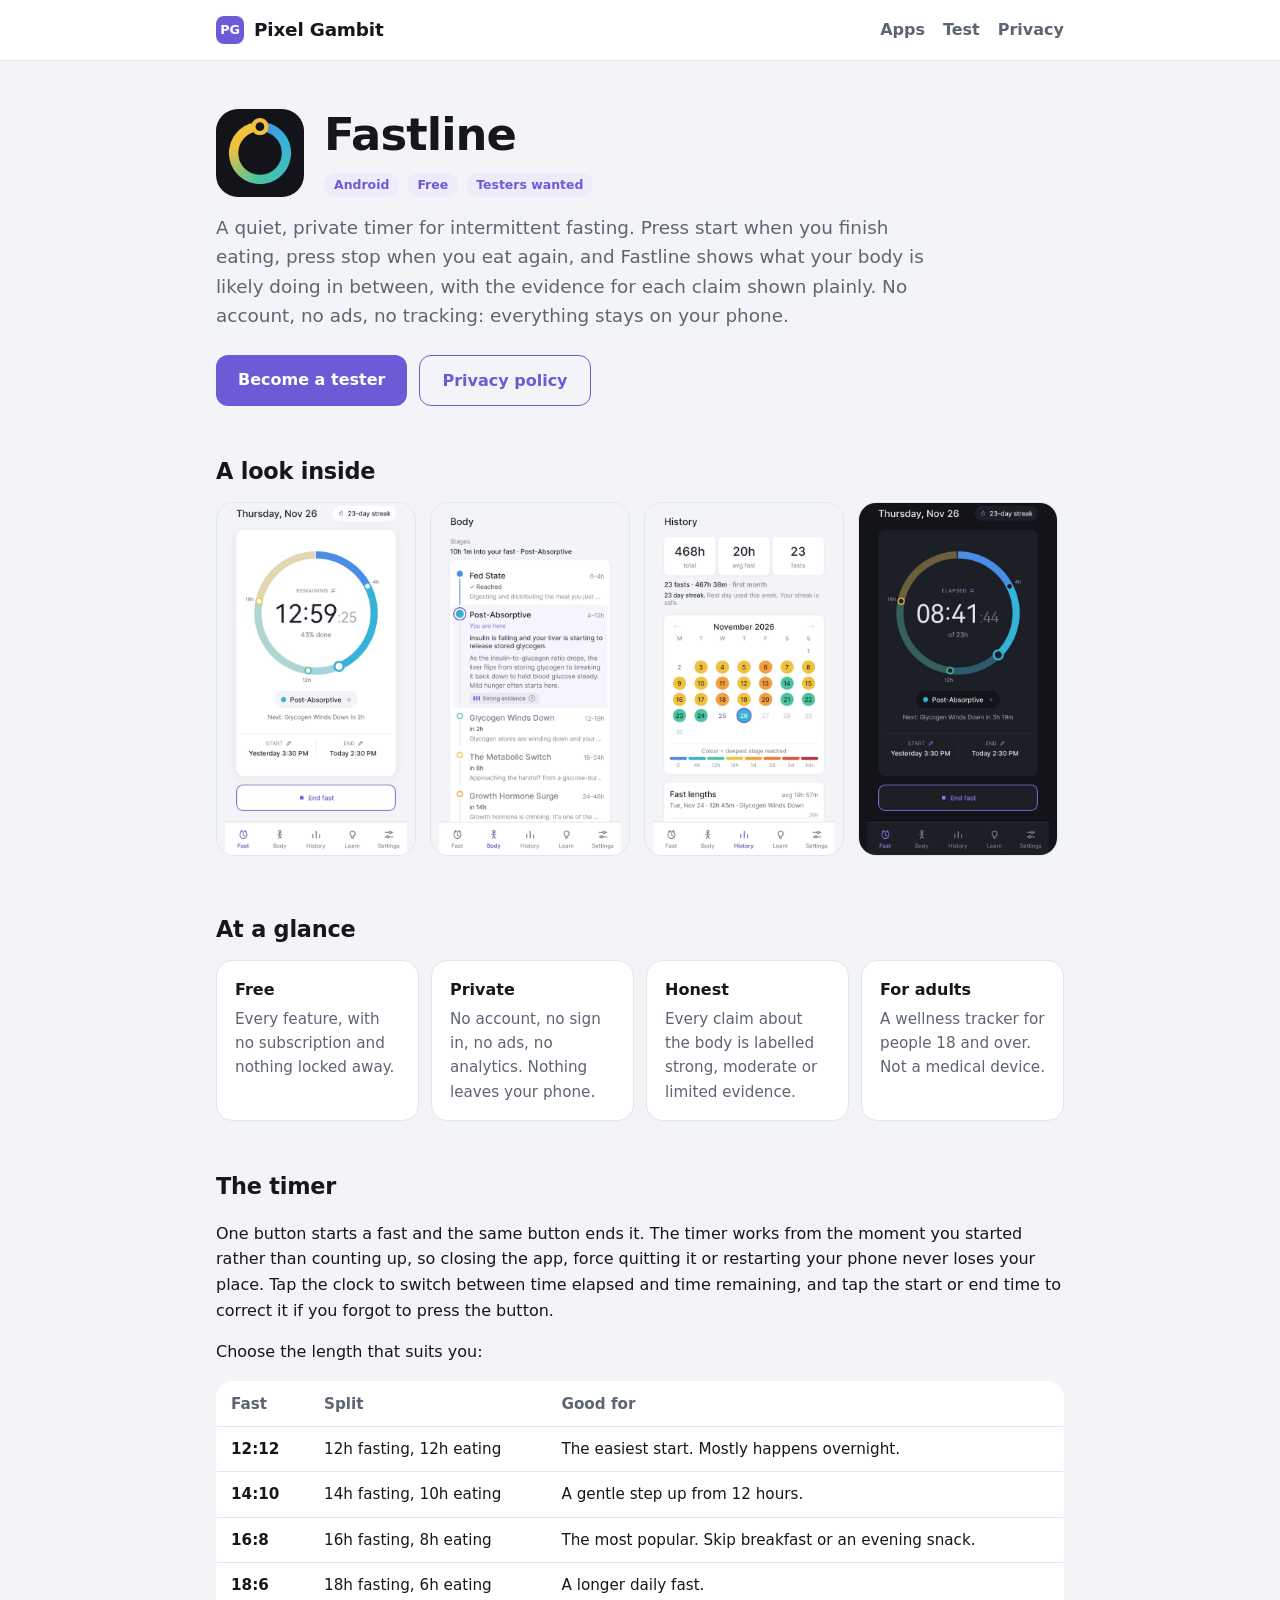
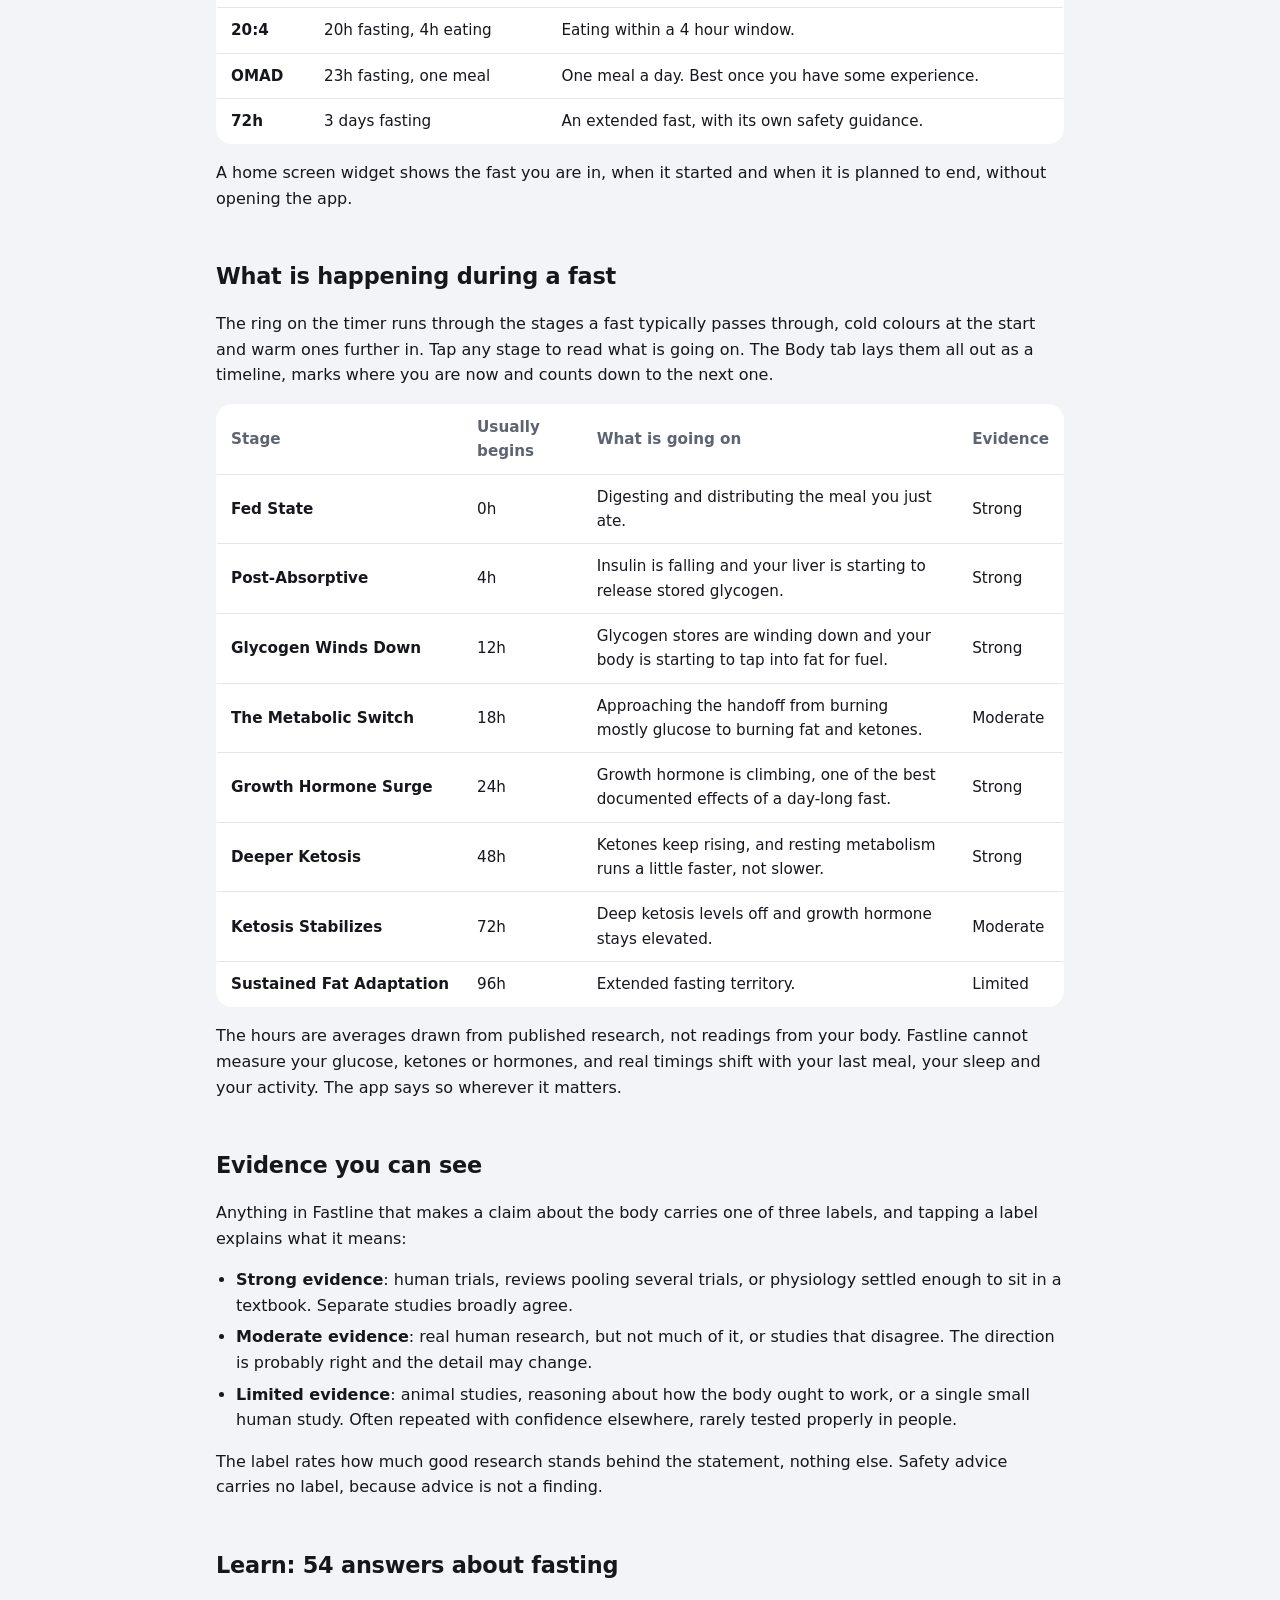
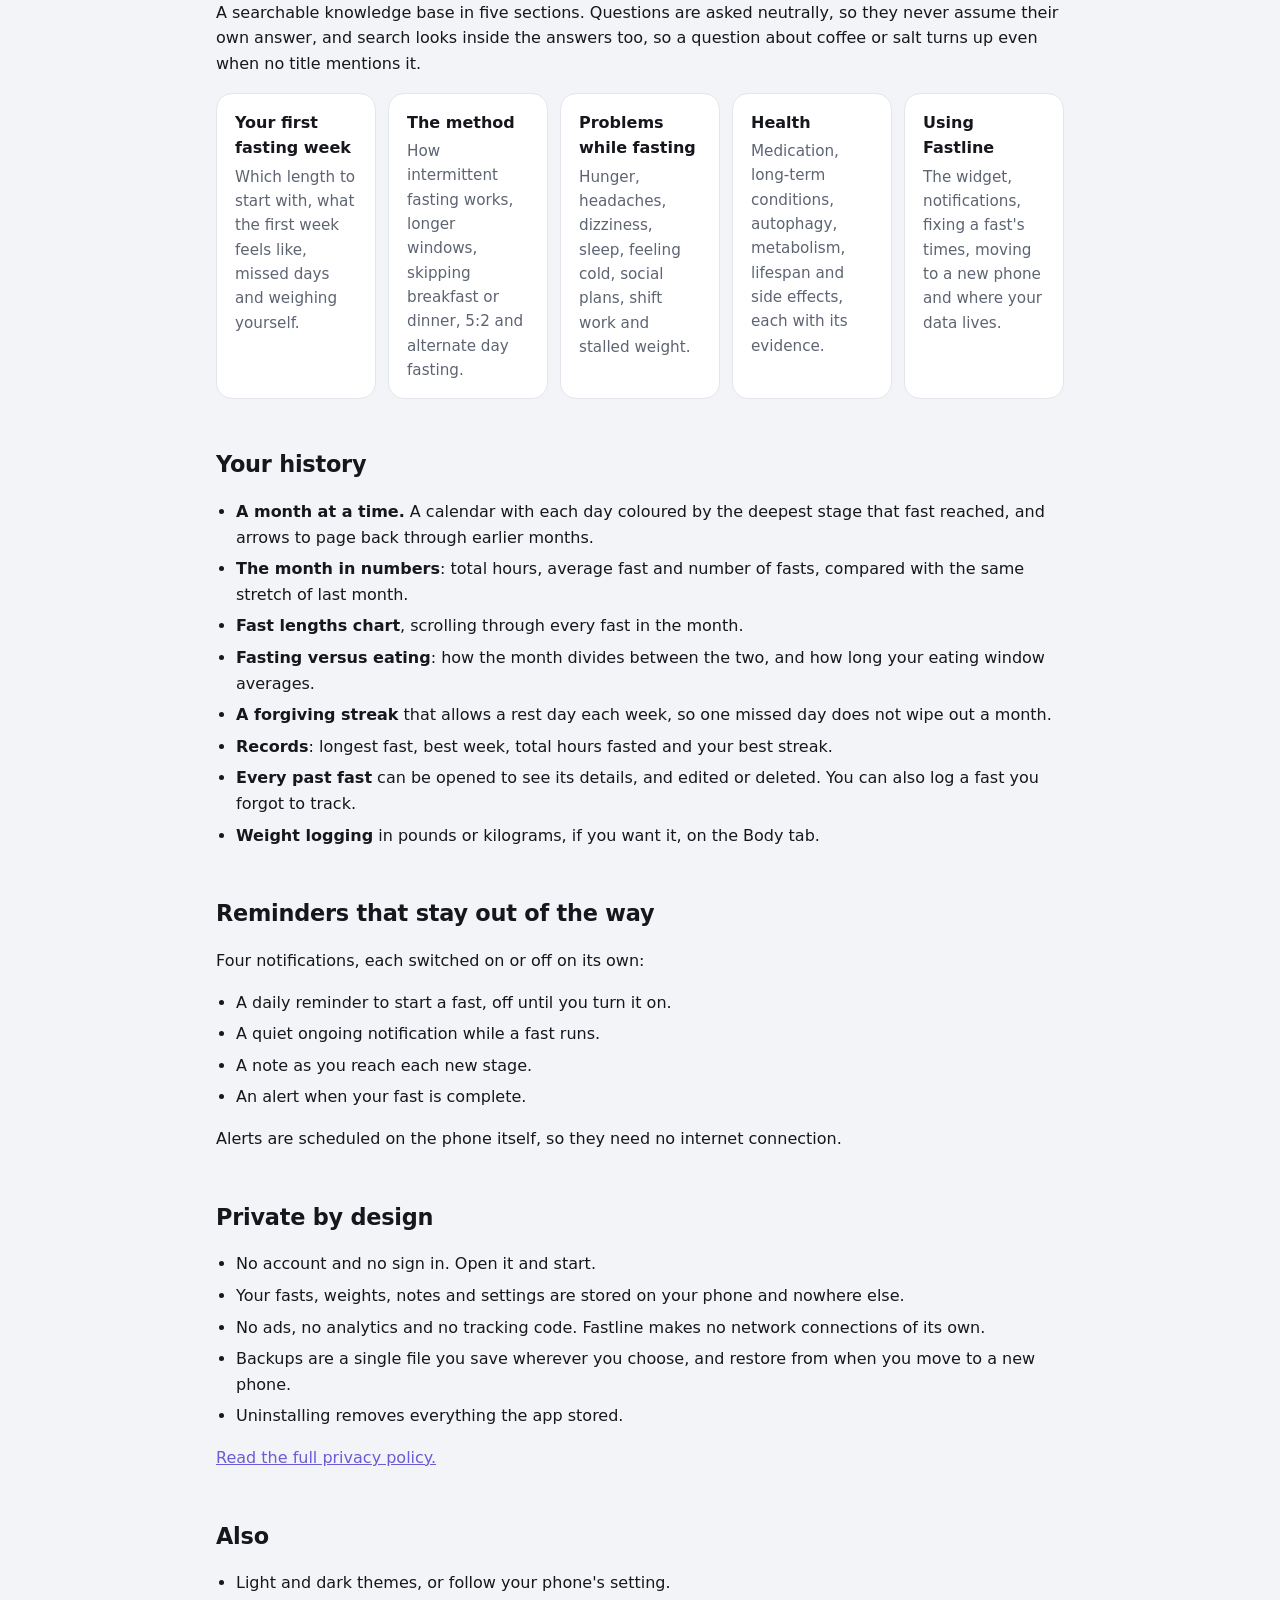
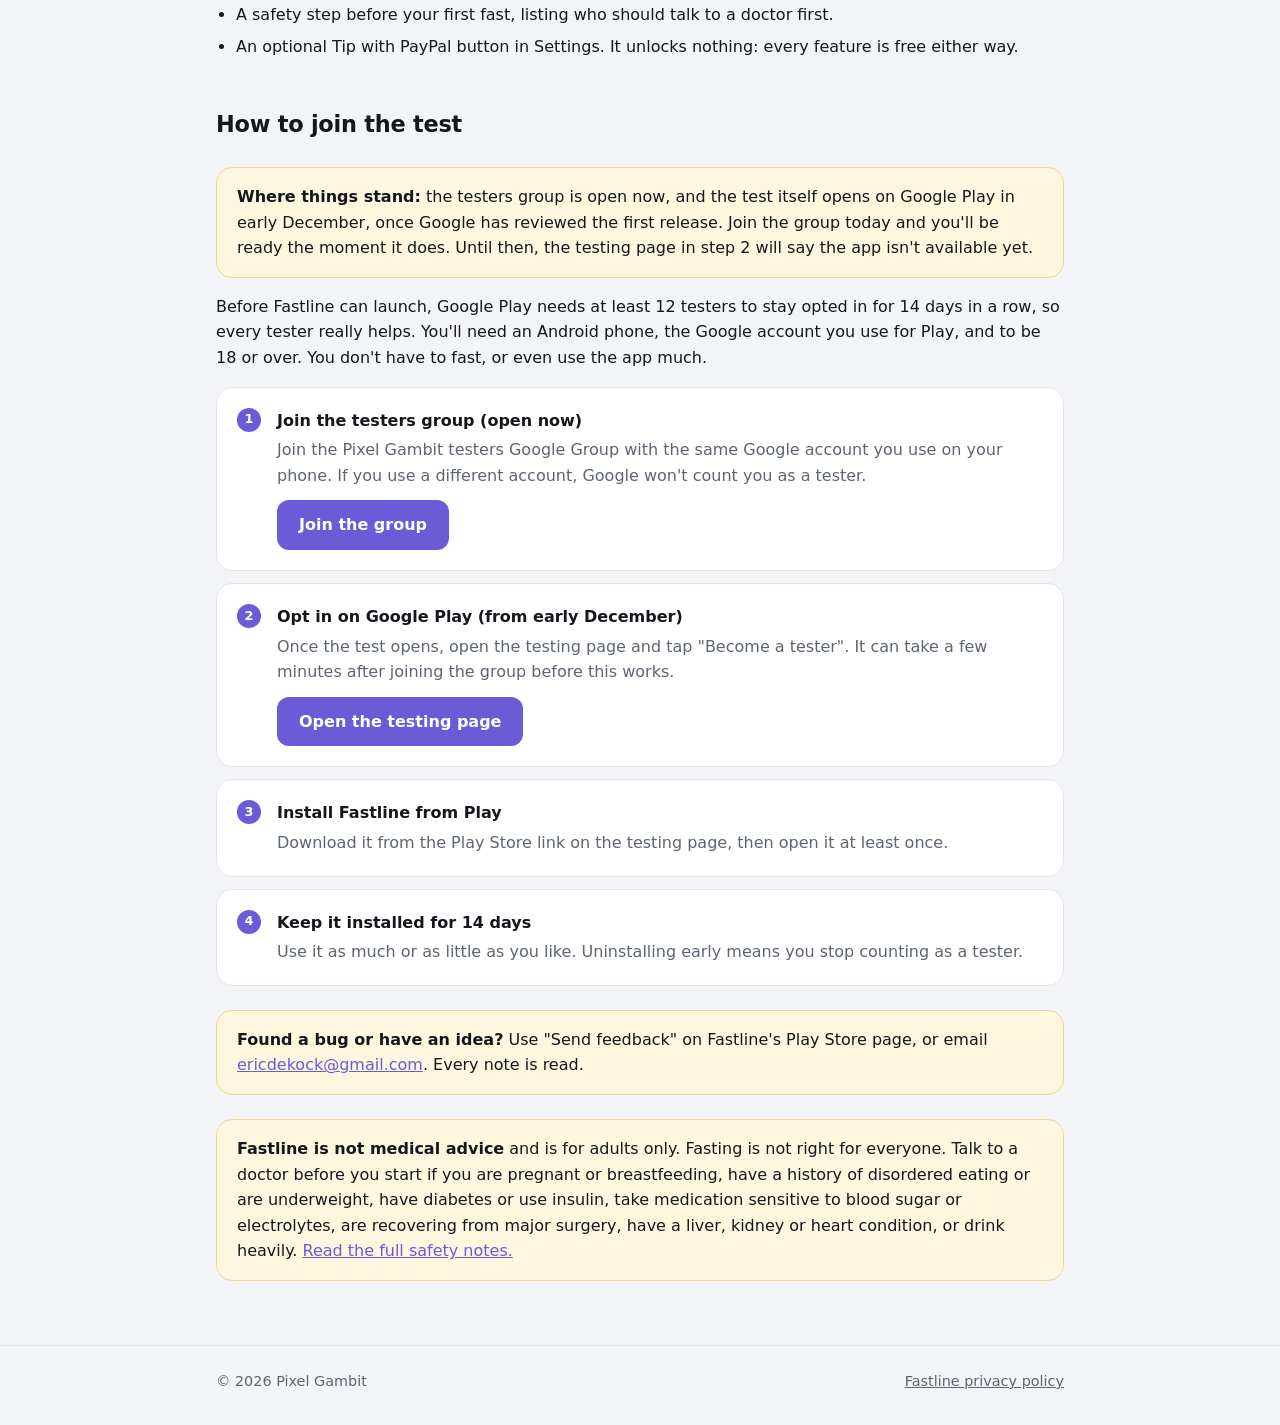
==== commit 5589cfab: "Say the Fastline test opens in early December - Swap the "Closed test open" tag for "Testers wanted"" ====
--- a/fastline/index.html
+++ b/fastline/index.html
@@ -25,7 +25,7 @@
         <img src="../assets/fastline/icon.png" alt="Fastline icon">
         <div>
           <h1>Fastline</h1>
-          <div class="tags"><span class="tag">Android</span><span class="tag">Free</span><span class="tag">Closed test open</span></div>
+          <div class="tags"><span class="tag">Android</span><span class="tag">Free</span><span class="tag">Testers wanted</span></div>
         </div>
       </div>
       <p class="lede">A quiet, private timer for intermittent fasting. Press start when you finish eating, press stop when you eat again, and Fastline shows what your body is likely doing in between, with the evidence for each claim shown plainly. No account, no ads, no tracking: everything stays on your phone.</p>
@@ -144,16 +144,19 @@
       </ul>
 
       <h2 id="join">How to join the test</h2>
-      <p>Google Play needs testers to stay opted in for 14 days before Fastline can launch, so every tester really helps. You'll need an Android phone and the Google account you use for Play.</p>
+      <div class="note">
+        <p><strong>Where things stand:</strong> the testers group is open now, and the test itself opens on Google Play in early December, once Google has reviewed the first release. Join the group today and you'll be ready the moment it does. Until then, the testing page in step 2 will say the app isn't available yet.</p>
+      </div>
+      <p>Before Fastline can launch, Google Play needs at least 12 testers to stay opted in for 14 days in a row, so every tester really helps. You'll need an Android phone, the Google account you use for Play, and to be 18 or over. You don't have to fast, or even use the app much.</p>
       <ol class="steps">
         <li class="card">
-          <strong>Join the testers group</strong>
-          <p>Join the Pixel Gambit testers Google Group with the same Google account you use on your phone.</p>
+          <strong>Join the testers group (open now)</strong>
+          <p>Join the Pixel Gambit testers Google Group with the same Google account you use on your phone. If you use a different account, Google won't count you as a tester.</p>
           <div class="actions" style="margin-top:12px"><a class="btn" id="group-link" href="https://groups.google.com/g/pixelgambit-testers">Join the group</a></div>
         </li>
         <li class="card">
-          <strong>Opt in on Google Play</strong>
-          <p>Open the testing page and tap "Become a tester". It can take a few minutes after joining the group before this works.</p>
+          <strong>Opt in on Google Play (from early December)</strong>
+          <p>Once the test opens, open the testing page and tap "Become a tester". It can take a few minutes after joining the group before this works.</p>
           <div class="actions" style="margin-top:12px"><a class="btn" href="https://play.google.com/apps/testing/com.pixelgambit.fastline">Open the testing page</a></div>
         </li>
         <li class="card">
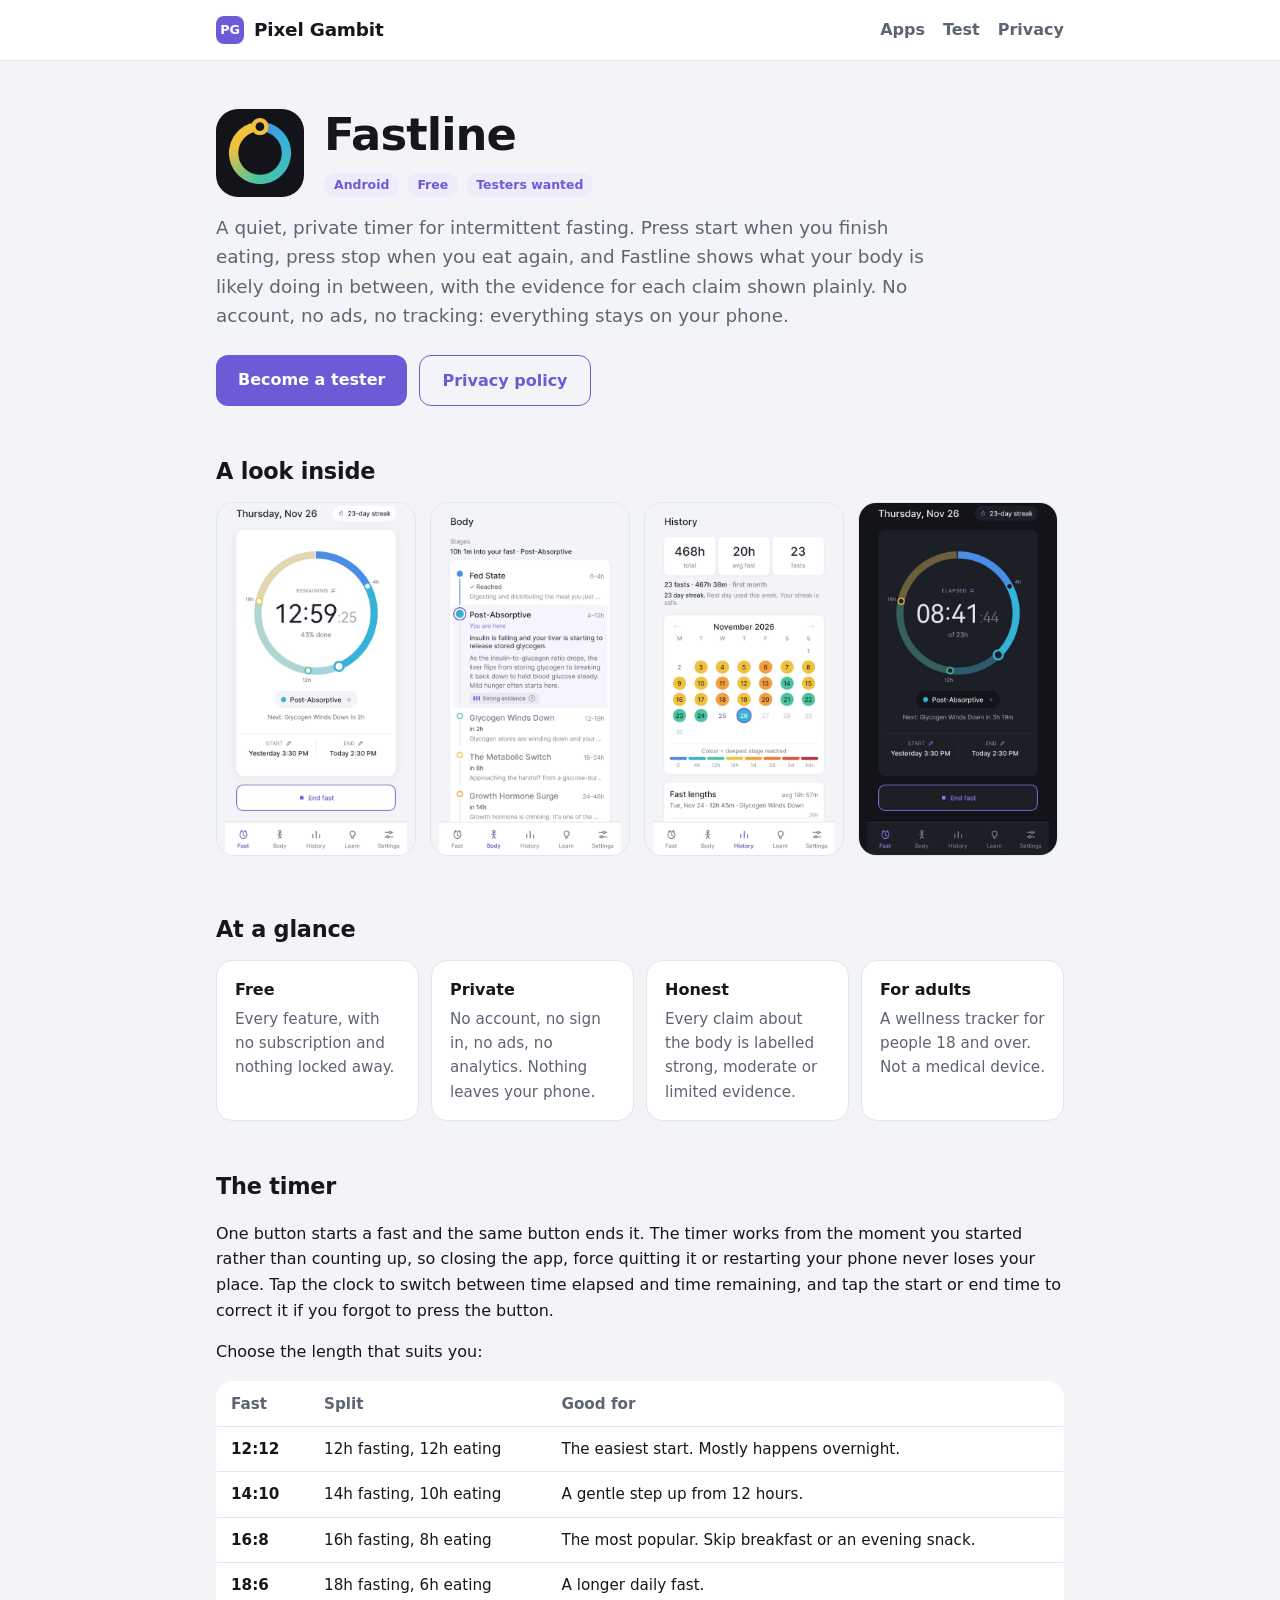
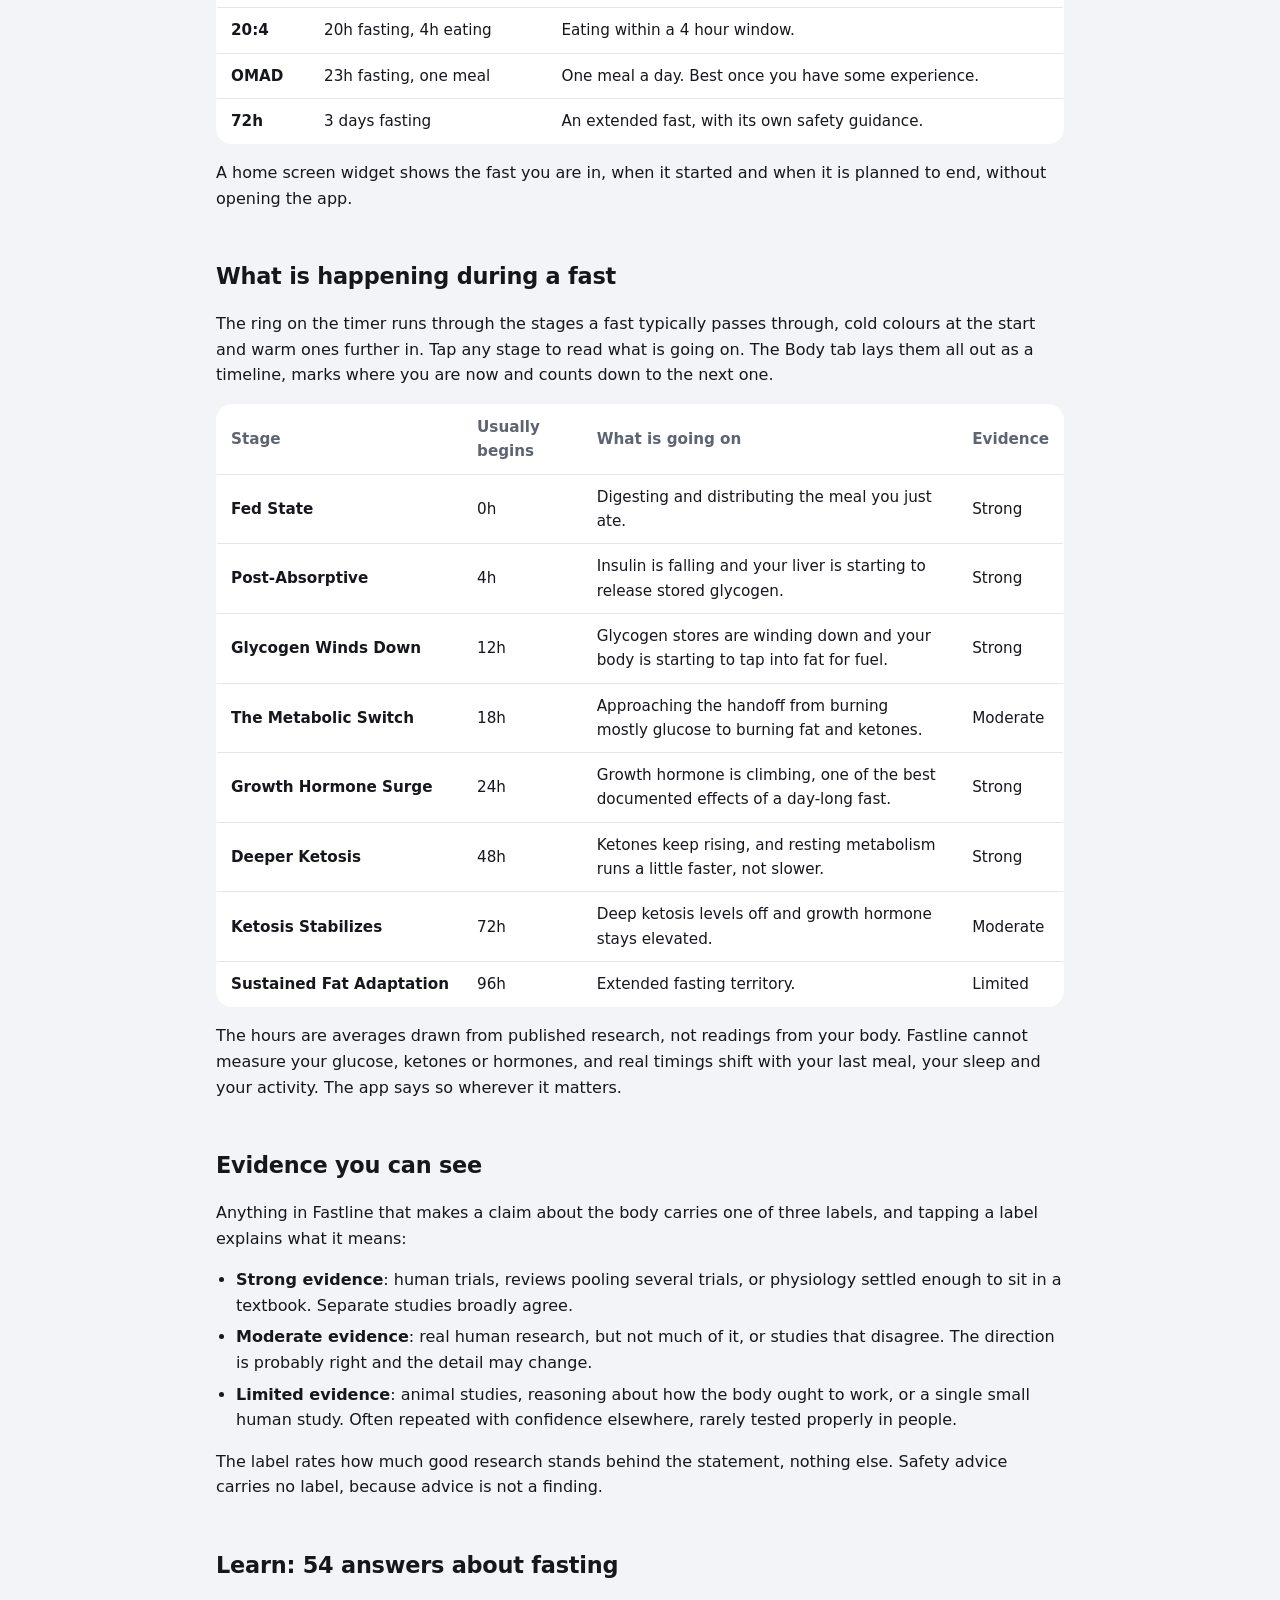
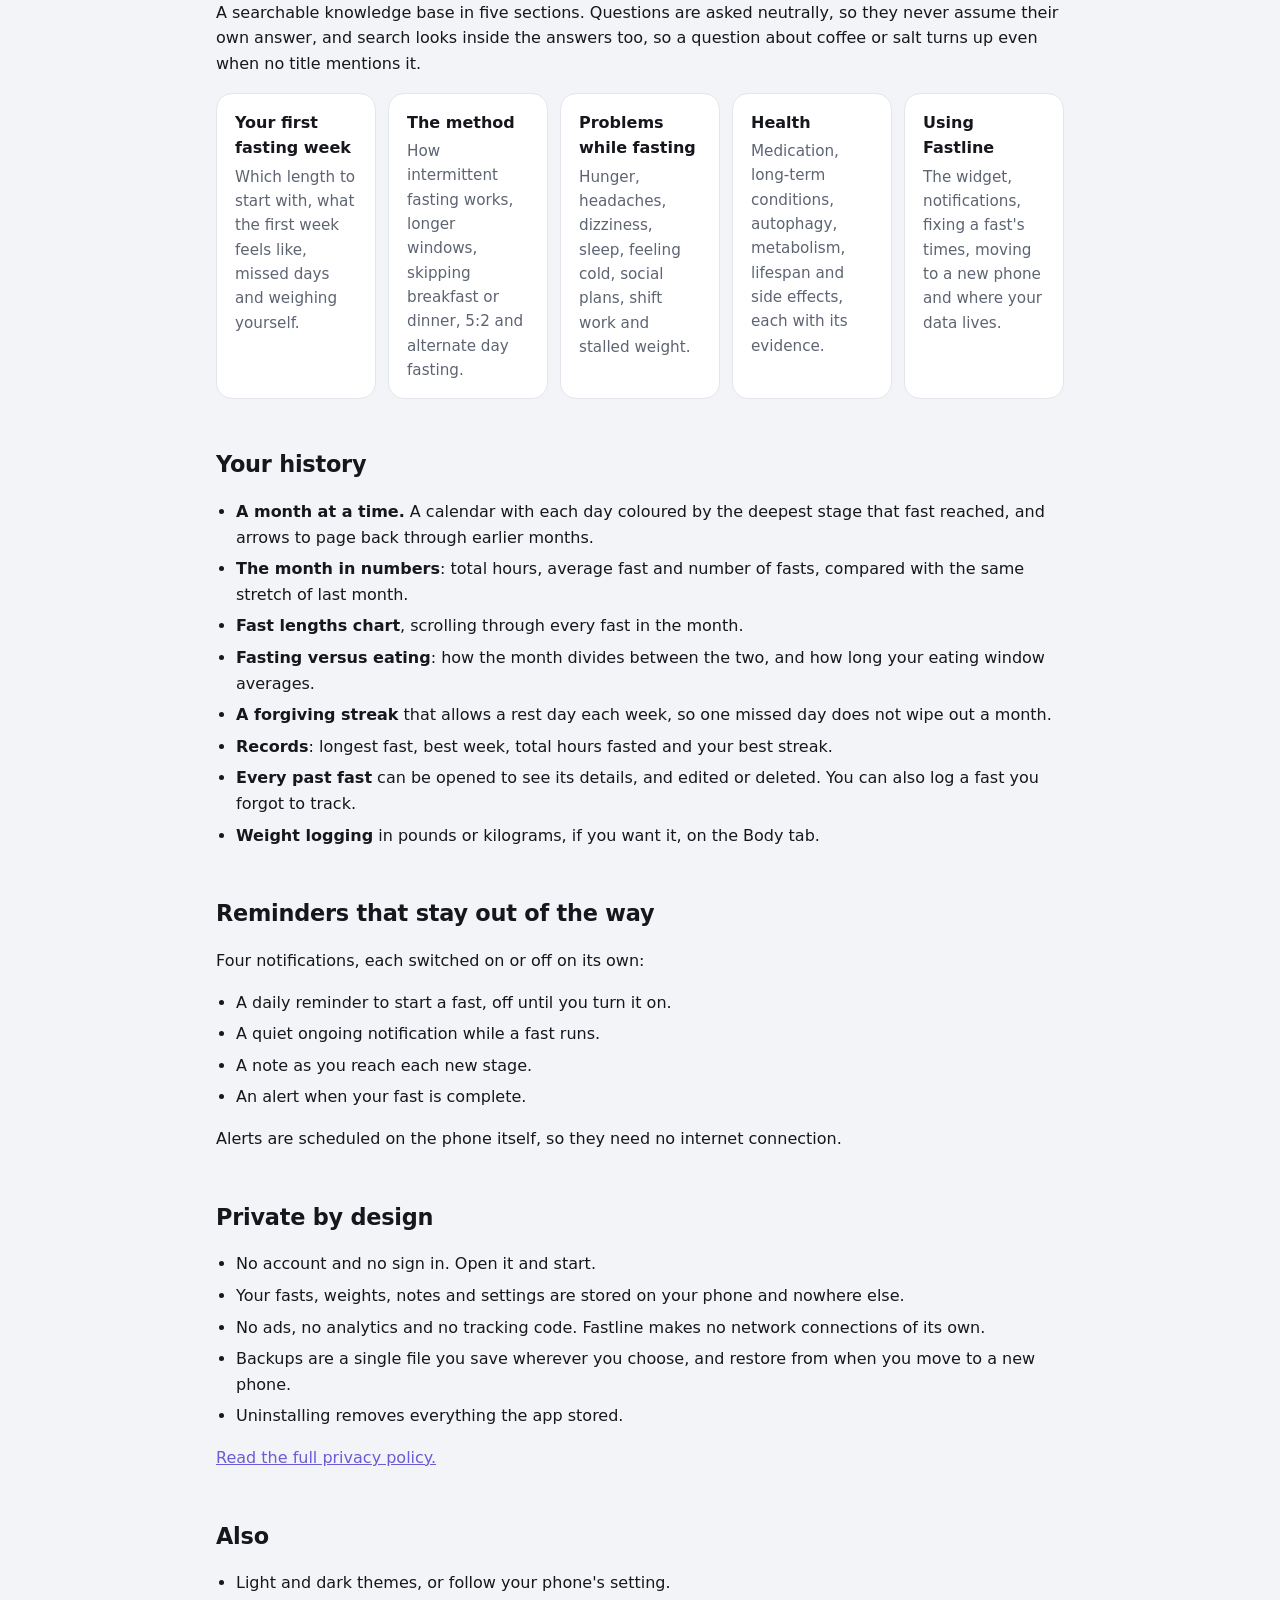
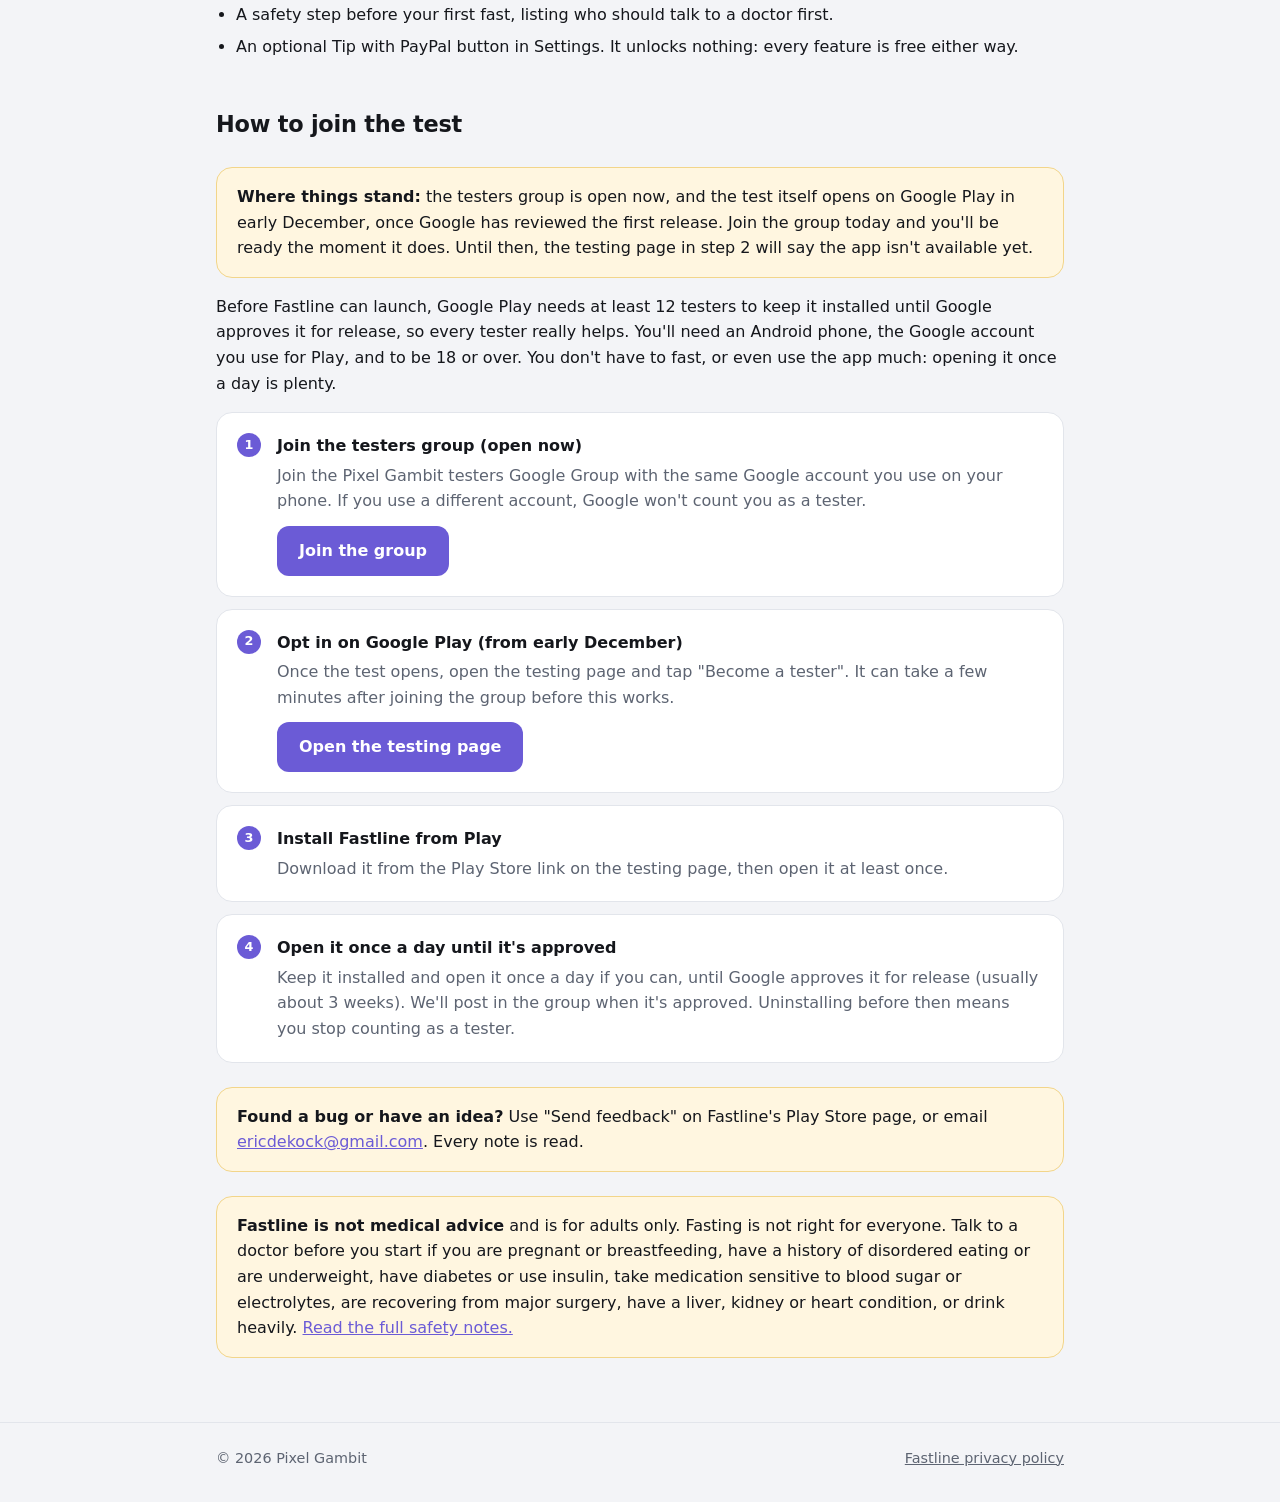
==== commit f78e4acc: "Monster Bound page in the game's own style; testers open daily until approved" ====
--- a/fastline/index.html
+++ b/fastline/index.html
@@ -147,7 +147,7 @@
       <div class="note">
         <p><strong>Where things stand:</strong> the testers group is open now, and the test itself opens on Google Play in early December, once Google has reviewed the first release. Join the group today and you'll be ready the moment it does. Until then, the testing page in step 2 will say the app isn't available yet.</p>
       </div>
-      <p>Before Fastline can launch, Google Play needs at least 12 testers to stay opted in for 14 days in a row, so every tester really helps. You'll need an Android phone, the Google account you use for Play, and to be 18 or over. You don't have to fast, or even use the app much.</p>
+      <p>Before Fastline can launch, Google Play needs at least 12 testers to keep it installed until Google approves it for release, so every tester really helps. You'll need an Android phone, the Google account you use for Play, and to be 18 or over. You don't have to fast, or even use the app much: opening it once a day is plenty.</p>
       <ol class="steps">
         <li class="card">
           <strong>Join the testers group (open now)</strong>
@@ -164,8 +164,8 @@
           <p>Download it from the Play Store link on the testing page, then open it at least once.</p>
         </li>
         <li class="card">
-          <strong>Keep it installed for 14 days</strong>
-          <p>Use it as much or as little as you like. Uninstalling early means you stop counting as a tester.</p>
+          <strong>Open it once a day until it's approved</strong>
+          <p>Keep it installed and open it once a day if you can, until Google approves it for release (usually about 3 weeks). We'll post in the group when it's approved. Uninstalling before then means you stop counting as a tester.</p>
         </li>
       </ol>
 
--- a/style.css
+++ b/style.css
@@ -150,6 +150,12 @@
 
 .shots.wide img { width: 340px; aspect-ratio: 3 / 2; object-fit: cover; }
 @media (max-width: 520px) { .shots.wide img { width: 260px; } }
+.hero-shot { width: 100%; border-radius: var(--radius); border: 1px solid var(--border); margin-top: 32px; }
+.gallery { display: grid; grid-template-columns: repeat(auto-fit, minmax(300px, 1fr)); gap: 16px; }
+.gallery figure { margin: 0; }
+.gallery img { width: 100%; border-radius: 12px; border: 1px solid var(--border); }
+.gallery figcaption { color: var(--muted); font-size: .9rem; margin-top: 6px; }
+.credit { color: var(--muted); font-size: .9rem; margin-top: 32px; }
 .app-hero img.pixel, .app-card img.pixel { image-rendering: pixelated; }
 
 table.controls { width: 100%; border-collapse: collapse; background: var(--surface); border: 1px solid var(--border); border-radius: var(--radius); overflow: hidden; font-size: .95rem; }
